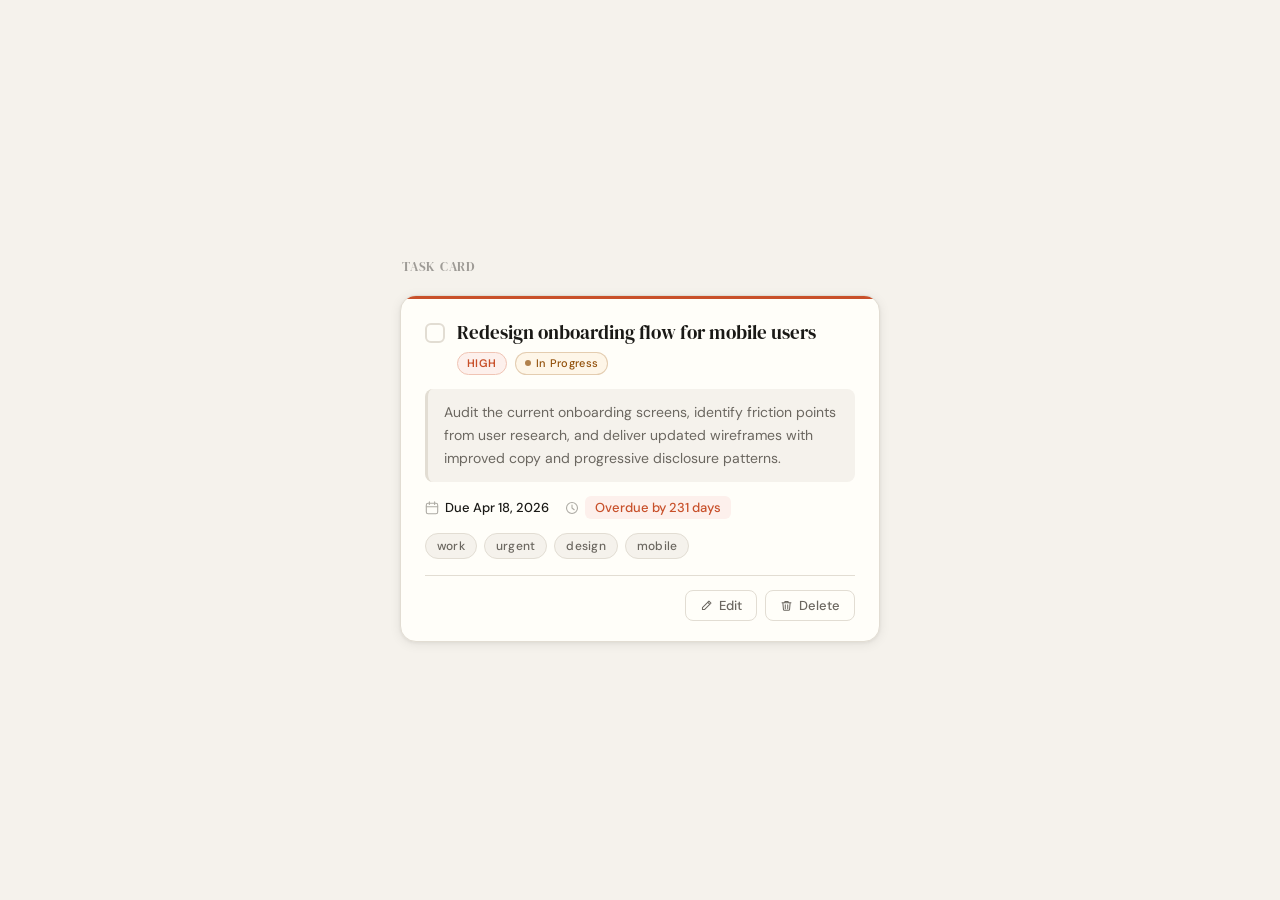
==== index.html @ 77eca1c5 "Rename Index.html to index.html" ====
<!DOCTYPE html>
<html lang="en">
<head>
<meta charset="UTF-8" />
<meta name="viewport" content="width=device-width, initial-scale=1.0" />
<title>Todo Card — Frontend Wizards Stage 0</title>
<link rel="preconnect" href="https://fonts.googleapis.com" />
<link rel="preconnect" href="https://fonts.gstatic.com" crossorigin />
<link href="https://fonts.googleapis.com/css2?family=DM+Serif+Display:ital@0;1&family=DM+Sans:wght@300;400;500;600&display=swap" rel="stylesheet" />
<link rel="stylesheet" href="style.css">
</head>
<body>

<div class="page-wrapper">
  <p class="page-label">Task Card</p>

  <article data-testid="test-todo-card" id="todo-card">

    <div class="card-header">
      <div class="checkbox-wrapper">
        <label for="todo-toggle" class="sr-only" style="position:absolute;width:1px;height:1px;overflow:hidden;clip:rect(0,0,0,0);">Mark task as complete</label>
        <input
          type="checkbox"
          id="todo-toggle"
          data-testid="test-todo-complete-toggle"
          aria-label="Mark task as complete"
          onchange="handleToggle(this)"
        />
      </div>

      <div class="title-group">
        <h2 data-testid="test-todo-title" id="todo-title">Redesign onboarding flow for mobile users</h2>
        <div class="badges-row">
          <span
            class="badge priority-high"
            data-testid="test-todo-priority"
            aria-label="Priority: High"
          >High</span>
          <span
            class="badge status-in-progress"
            data-testid="test-todo-status"
            id="status-badge"
            aria-label="Status: In Progress"
          >In Progress</span>
        </div>
      </div>
    </div>

    <p data-testid="test-todo-description" id="todo-description">
      Audit the current onboarding screens, identify friction points from user research, and deliver updated wireframes with improved copy and progressive disclosure patterns.
    </p>

    <div class="date-row">
      <div class="date-item">
        <svg class="date-icon" viewBox="0 0 16 16" fill="none" xmlns="http://www.w3.org/2000/svg" aria-hidden="true">
          <rect x="1.5" y="2.5" width="13" height="12" rx="2" stroke="currentColor" stroke-width="1.25"/>
          <path d="M5 1v3M11 1v3M1.5 6.5h13" stroke="currentColor" stroke-width="1.25" stroke-linecap="round"/>
        </svg>
        <time data-testid="test-todo-due-date" id="due-date-text" datetime="2026-04-18T18:00:00Z">
          Due Apr 18, 2026
        </time>
      </div>
      <div class="date-item">
        <svg class="date-icon" viewBox="0 0 16 16" fill="none" xmlns="http://www.w3.org/2000/svg" aria-hidden="true">
          <circle cx="8" cy="8" r="6.25" stroke="currentColor" stroke-width="1.25"/>
          <path d="M8 4.5V8l2.5 2" stroke="currentColor" stroke-width="1.25" stroke-linecap="round" stroke-linejoin="round"/>
        </svg>
        <span
          data-testid="test-todo-time-remaining"
          id="time-remaining"
          aria-live="polite"
          aria-label="Time remaining"
          class="due-later"
        ></span>
      </div>
    </div>

    <ul data-testid="test-todo-tags" role="list" aria-label="Tags">
      <li data-testid="test-todo-tag-work">work</li>
      <li data-testid="test-todo-tag-urgent">urgent</li>
      <li>design</li>
      <li>mobile</li>
    </ul>

    <div class="card-footer">
      <button
        data-testid="test-todo-edit-button"
        class="action-btn"
        id="edit-btn"
        aria-label="Edit task"
        onclick="handleEdit()"
      >
        <svg viewBox="0 0 16 16" fill="none" xmlns="http://www.w3.org/2000/svg" aria-hidden="true">
          <path d="M11 2.5l2.5 2.5-8 8H3V10.5l8-8z" stroke="currentColor" stroke-width="1.25" stroke-linejoin="round"/>
          <path d="M9.5 4l2 2" stroke="currentColor" stroke-width="1.25" stroke-linecap="round"/>
        </svg>
        Edit
      </button>
      <button
        data-testid="test-todo-delete-button"
        class="action-btn delete"
        aria-label="Delete task"
        onclick="alert('Delete clicked')"
      >
        <svg viewBox="0 0 16 16" fill="none" xmlns="http://www.w3.org/2000/svg" aria-hidden="true">
          <path d="M2.5 4.5h11M6 4.5V3h4v1.5M6.5 7v5M9.5 7v5M3.5 4.5l.75 8.5a1 1 0 001 .75h5.5a1 1 0 001-.75l.75-8.5" stroke="currentColor" stroke-width="1.25" stroke-linecap="round" stroke-linejoin="round"/>
        </svg>
        Delete
      </button>
    </div>

  </article>
</div>

<script src="script.js" defer></script>
</body>
</html>
---- style.css ----
*, *::before, *::after { box-sizing: border-box; margin: 0; padding: 0; }

  :root {
    --bg: #f5f2ec;
    --card-bg: #fffef9;
    --card-border: #e2ddd3;
    --text-primary: #1a1916;
    --text-secondary: #6b6760;
    --text-muted: #9e9b96;
    --accent: #c8502a;
    --accent-light: #fdf0ec;
    --accent-border: #f0c4b4;
    --green: #2d6a4f;
    --green-light: #eef7f2;
    --amber: #92500a;
    --amber-light: #fef6e8;
    --blue: #1a4f7a;
    --blue-light: #ebf3fb;
    --serif: 'DM Serif Display', Georgia, serif;
    --sans: 'DM Sans', system-ui, sans-serif;
    --radius: 16px;
    --radius-sm: 8px;
    --shadow: 0 2px 12px rgba(30,26,20,0.08), 0 1px 3px rgba(30,26,20,0.06);
    --shadow-hover: 0 8px 28px rgba(30,26,20,0.13), 0 2px 8px rgba(30,26,20,0.08);
  }

  @media (prefers-color-scheme: dark) {
    :root {
      --bg: #1a1916;
      --card-bg: #232119;
      --card-border: #3a3730;
      --text-primary: #f0ece4;
      --text-secondary: #a09c94;
      --text-muted: #706d67;
      --accent: #e8714e;
      --accent-light: #2d1f18;
      --accent-border: #5a2e1e;
      --green: #6abf91;
      --green-light: #152519;
      --amber: #e8a040;
      --amber-light: #261b0e;
      --blue: #6aaee8;
      --blue-light: #0f1e2d;
    }
  }

  body {
    font-family: var(--sans);
    background: var(--bg);
    min-height: 100vh;
    display: flex;
    align-items: center;
    justify-content: center;
    padding: 2rem 1rem;
    color: var(--text-primary);
  }

  .page-wrapper {
    width: 100%;
    max-width: 480px;
  }

  .page-label {
    font-family: var(--serif);
    font-size: 13px;
    letter-spacing: 0.06em;
    color: var(--text-muted);
    text-transform: uppercase;
    margin-bottom: 1.25rem;
    padding-left: 2px;
  }

  /* ── Card ── */
  article[data-testid="test-todo-card"] {
    background: var(--card-bg);
    border: 1px solid var(--card-border);
    border-radius: var(--radius);
    padding: 1.5rem 1.5rem 1.25rem;
    box-shadow: var(--shadow);
    transition: box-shadow 0.25s ease, transform 0.25s ease;
    position: relative;
    overflow: hidden;
  }

  article[data-testid="test-todo-card"]:hover {
    box-shadow: var(--shadow-hover);
    transform: translateY(-1px);
  }

  article[data-testid="test-todo-card"].completed {
    opacity: 0.72;
  }

  /* accent stripe */
  article[data-testid="test-todo-card"]::before {
    content: '';
    position: absolute;
    top: 0; left: 0; right: 0;
    height: 3px;
    background: var(--accent);
    border-radius: var(--radius) var(--radius) 0 0;
    transition: background 0.3s;
  }

  article[data-testid="test-todo-card"].completed::before {
    background: var(--green);
  }

  /* ── Header row ── */
  .card-header {
    display: flex;
    align-items: flex-start;
    gap: 12px;
    margin-bottom: 0.875rem;
  }

  /* Checkbox */
  .checkbox-wrapper {
    flex-shrink: 0;
    display: flex;
    align-items: center;
    margin-top: 3px;
  }

  input[type="checkbox"][data-testid="test-todo-complete-toggle"] {
    appearance: none;
    -webkit-appearance: none;
    width: 20px;
    height: 20px;
    border: 2px solid var(--card-border);
    border-radius: 6px;
    cursor: pointer;
    background: transparent;
    display: grid;
    place-content: center;
    transition: border-color 0.2s, background 0.2s;
    flex-shrink: 0;
  }

  input[type="checkbox"][data-testid="test-todo-complete-toggle"]:focus-visible {
    outline: 2px solid var(--accent);
    outline-offset: 2px;
  }

  input[type="checkbox"][data-testid="test-todo-complete-toggle"]:hover {
    border-color: var(--accent);
  }

  input[type="checkbox"][data-testid="test-todo-complete-toggle"]::after {
    content: '';
    width: 10px;
    height: 6px;
    border-left: 2px solid #fff;
    border-bottom: 2px solid #fff;
    transform: rotate(-45deg) scale(0) translateY(-1px);
    transition: transform 0.15s ease;
  }

  input[type="checkbox"][data-testid="test-todo-complete-toggle"]:checked {
    background: var(--green);
    border-color: var(--green);
  }

  input[type="checkbox"][data-testid="test-todo-complete-toggle"]:checked::after {
    transform: rotate(-45deg) scale(1) translateY(-1px);
  }

  .title-group { flex: 1; min-width: 0; }

  h2[data-testid="test-todo-title"] {
    font-family: var(--serif);
    font-size: 1.2rem;
    font-weight: 400;
    line-height: 1.35;
    color: var(--text-primary);
    transition: color 0.2s;
    word-break: break-word;
    border-radius: var(--radius-sm);
    padding: 4px;
    margin: -4px;
  }

  h2[data-testid="test-todo-title"]:focus {
    outline: 2px solid var(--accent);
    outline-offset: 2px;
  }

  .completed h2[data-testid="test-todo-title"] {
    text-decoration: line-through;
    color: var(--text-muted);
  }

  /* ── Badges row ── */
  .badges-row {
    display: flex;
    align-items: center;
    gap: 8px;
    margin-top: 6px;
    flex-wrap: wrap;
  }

  .badge {
    font-size: 11px;
    font-weight: 600;
    letter-spacing: 0.04em;
    padding: 3px 9px;
    border-radius: 20px;
    text-transform: uppercase;
    line-height: 1.4;
  }

  [data-testid="test-todo-priority"].priority-high {
    background: var(--accent-light);
    color: var(--accent);
    border: 1px solid var(--accent-border);
  }

  [data-testid="test-todo-priority"].priority-medium {
    background: var(--amber-light);
    color: var(--amber);
    border: 1px solid color-mix(in srgb, var(--amber) 25%, transparent);
  }

  [data-testid="test-todo-priority"].priority-low {
    background: var(--blue-light);
    color: var(--blue);
    border: 1px solid color-mix(in srgb, var(--blue) 20%, transparent);
  }

  [data-testid="test-todo-status"] {
    font-size: 11px;
    font-weight: 500;
    letter-spacing: 0.03em;
    padding: 3px 9px;
    border-radius: 20px;
    border: 1px solid var(--card-border);
    color: var(--text-secondary);
    background: transparent;
    display: flex;
    align-items: center;
    gap: 5px;
    text-transform: capitalize;
  }

  [data-testid="test-todo-status"]::before {
    content: '';
    width: 6px;
    height: 6px;
    border-radius: 50%;
    background: currentColor;
    flex-shrink: 0;
    opacity: 0.7;
  }

  [data-testid="test-todo-status"].status-done {
    color: var(--green);
    border-color: color-mix(in srgb, var(--green) 30%, transparent);
    background: var(--green-light);
  }

  [data-testid="test-todo-status"].status-in-progress {
    color: var(--amber);
    border-color: color-mix(in srgb, var(--amber) 25%, transparent);
    background: var(--amber-light);
  }

  /* ── Description ── */
  p[data-testid="test-todo-description"] {
    font-size: 0.875rem;
    line-height: 1.65;
    color: var(--text-secondary);
    margin: 0.875rem 0;
    padding: 0.75rem 1rem;
    background: var(--bg);
    border-radius: var(--radius-sm);
    border-left: 3px solid var(--card-border);
    word-break: break-word;
    transition: border-color 0.3s;
    border-radius: var(--radius-sm);
  }

  p[data-testid="test-todo-description"]:focus {
    outline: 2px solid var(--accent);
    outline-offset: 2px;
  }

  .completed p[data-testid="test-todo-description"] {
    border-left-color: var(--green);
  }

  /* ── Due date / time ── */
  .date-row {
    display: flex;
    align-items: center;
    gap: 16px;
    margin-bottom: 0.875rem;
    flex-wrap: wrap;
  }

  .date-item {
    display: flex;
    align-items: center;
    gap: 6px;
    font-size: 0.8125rem;
    color: var(--text-secondary);
  }

  .date-icon {
    width: 14px;
    height: 14px;
    opacity: 0.55;
    flex-shrink: 0;
  }

  time[data-testid="test-todo-due-date"] {
    font-weight: 500;
    color: var(--text-primary);
  }

  [data-testid="test-todo-time-remaining"] {
    font-size: 0.8125rem;
    font-weight: 500;
    padding: 3px 10px;
    border-radius: 6px;
    transition: background 0.3s, color 0.3s;
  }

  [data-testid="test-todo-time-remaining"].overdue {
    background: var(--accent-light);
    color: var(--accent);
  }

  [data-testid="test-todo-time-remaining"].due-soon {
    background: var(--amber-light);
    color: var(--amber);
  }

  [data-testid="test-todo-time-remaining"].due-later {
    background: var(--green-light);
    color: var(--green);
  }

  /* ── Tags ── */
  ul[data-testid="test-todo-tags"] {
    list-style: none;
    display: flex;
    flex-wrap: wrap;
    gap: 7px;
    margin-bottom: 1rem;
  }

  ul[data-testid="test-todo-tags"] li {
    font-size: 0.75rem;
    font-weight: 500;
    padding: 4px 11px;
    border-radius: 20px;
    background: var(--bg);
    border: 1px solid var(--card-border);
    color: var(--text-secondary);
    letter-spacing: 0.02em;
    transition: border-color 0.15s, color 0.15s;
  }

  ul[data-testid="test-todo-tags"] li:hover {
    border-color: var(--accent);
    color: var(--accent);
  }

  /* ── Actions ── */
  .card-footer {
    display: flex;
    align-items: center;
    justify-content: flex-end;
    gap: 8px;
    padding-top: 0.875rem;
    border-top: 1px solid var(--card-border);
  }

  .action-btn {
    display: inline-flex;
    align-items: center;
    gap: 6px;
    font-family: var(--sans);
    font-size: 0.8125rem;
    font-weight: 500;
    padding: 6px 14px;
    border-radius: var(--radius-sm);
    border: 1px solid var(--card-border);
    background: transparent;
    color: var(--text-secondary);
    cursor: pointer;
    transition: all 0.15s ease;
    text-decoration: none;
  }

  .action-btn:hover {
    border-color: var(--accent);
    color: var(--accent);
    background: var(--accent-light);
  }

  .action-btn:focus-visible {
    outline: 2px solid var(--accent);
    outline-offset: 2px;
  }

  .action-btn:active {
    transform: scale(0.97);
  }

  .action-btn.delete:hover {
    border-color: #c0392b;
    color: #c0392b;
    background: #fdf2f2;
  }

  .action-btn svg {
    width: 13px;
    height: 13px;
    flex-shrink: 0;
  }

  /* ── Responsive ── */
  @media (max-width: 480px) {
    body { padding: 1rem 0.75rem; align-items: flex-start; }
    .page-wrapper { max-width: 100%; }
    article[data-testid="test-todo-card"] { padding: 1.25rem 1.125rem 1rem; }
    h2[data-testid="test-todo-title"] { font-size: 1.1rem; }
  }
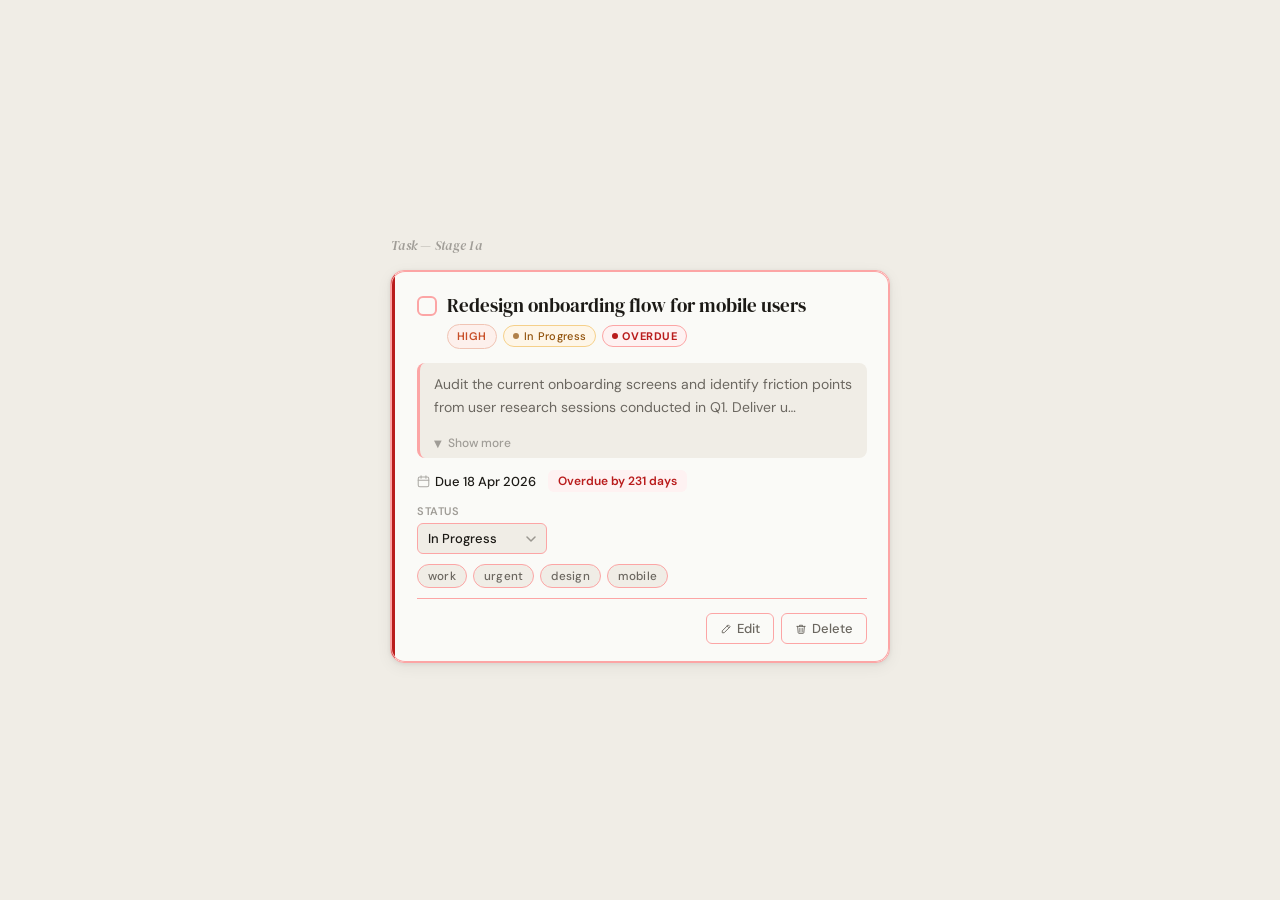
==== commit 24804853: "Stage 1a: Add permanent deletion, update README with design decisions and accessibility docs" ====
--- a/index.html
+++ b/index.html
@@ -3,115 +3,130 @@
 <head>
 <meta charset="UTF-8" />
 <meta name="viewport" content="width=device-width, initial-scale=1.0" />
-<title>Todo Card — Frontend Wizards Stage 0</title>
+<title>Todo Card — Stage 1a</title>
 <link rel="preconnect" href="https://fonts.googleapis.com" />
 <link rel="preconnect" href="https://fonts.gstatic.com" crossorigin />
-<link href="https://fonts.googleapis.com/css2?family=DM+Serif+Display:ital@0;1&family=DM+Sans:wght@300;400;500;600&display=swap" rel="stylesheet" />
-<link rel="stylesheet" href="style.css">
+<link href="https://fonts.googleapis.com/css2?family=DM+Serif+Display:ital@0;1&family=DM+Sans:opsz,wght@9..40,300;9..40,400;9..40,500;9..40,600&display=swap" rel="stylesheet" />
+<link rel="stylesheet" href="style.css" />
 </head>
 <body>
+<div class="page">
+  <p class="eyebrow">Task — Stage 1a</p>
 
-<div class="page-wrapper">
-  <p class="page-label">Task Card</p>
+  <article data-testid="test-todo-card" id="todo-card" class="priority-high">
 
-  <article data-testid="test-todo-card" id="todo-card">
+    <div data-testid="test-todo-priority-indicator" aria-hidden="true"></div>
 
-    <div class="card-header">
-      <div class="checkbox-wrapper">
-        <label for="todo-toggle" class="sr-only" style="position:absolute;width:1px;height:1px;overflow:hidden;clip:rect(0,0,0,0);">Mark task as complete</label>
-        <input
-          type="checkbox"
-          id="todo-toggle"
-          data-testid="test-todo-complete-toggle"
-          aria-label="Mark task as complete"
-          onchange="handleToggle(this)"
-        />
+    <!-- VIEW MODE -->
+    <div class="card-inner" id="view-mode">
+
+      <div class="card-head">
+        <div class="cb-wrap">
+          <label for="todo-cb" style="position:absolute;width:1px;height:1px;overflow:hidden;clip:rect(0,0,0,0)">Mark complete</label>
+          <input type="checkbox" id="todo-cb" data-testid="test-todo-complete-toggle" aria-label="Mark task as complete" />
+        </div>
+
+        <div class="title-stack">
+          <h2 data-testid="test-todo-title" id="todo-title">Redesign onboarding flow for mobile users</h2>
+          <div class="badges">
+            <span data-testid="test-todo-priority" id="priority-badge" class="badge priority-high" aria-label="Priority: High">High</span>
+            <span data-testid="test-todo-status"   id="status-badge"   class="s-in-progress" aria-label="Status: In Progress">In Progress</span>
+            <span data-testid="test-todo-overdue-indicator" id="overdue-badge" aria-live="assertive">Overdue</span>
+          </div>
+        </div>
       </div>
 
-      <div class="title-group">
-        <h2 data-testid="test-todo-title" id="todo-title">Redesign onboarding flow for mobile users</h2>
-        <div class="badges-row">
-          <span
-            class="badge priority-high"
-            data-testid="test-todo-priority"
-            aria-label="Priority: High"
-          >High</span>
-          <span
-            class="badge status-in-progress"
-            data-testid="test-todo-status"
-            id="status-badge"
-            aria-label="Status: In Progress"
-          >In Progress</span>
+      <!-- Description (short shown inline; long in collapsible) -->
+      <div class="desc-wrap" id="desc-wrap">
+        <!-- filled by JS -->
+      </div>
+
+      <!-- Meta row -->
+      <div class="meta-row">
+        <div class="meta-item">
+          <svg class="meta-icon" viewBox="0 0 16 16" fill="none" aria-hidden="true">
+            <rect x="1.5" y="2.5" width="13" height="12" rx="2" stroke="currentColor" stroke-width="1.25"/>
+            <path d="M5 1v3M11 1v3M1.5 6.5h13" stroke="currentColor" stroke-width="1.25" stroke-linecap="round"/>
+          </svg>
+          <time data-testid="test-todo-due-date" id="due-date-el" datetime="">—</time>
         </div>
+        <span data-testid="test-todo-time-remaining" id="time-remaining" aria-live="polite" class="tr-later"></span>
+      </div>
+
+      <!-- Status control -->
+      <div class="status-control-wrap">
+        <label class="ctrl-label" for="status-select">Status</label>
+        <select data-testid="test-todo-status-control" id="status-select" aria-label="Change task status">
+          <option value="Pending">Pending</option>
+          <option value="In Progress" selected>In Progress</option>
+          <option value="Done">Done</option>
+        </select>
+      </div>
+
+      <!-- Tags -->
+      <ul data-testid="test-todo-tags" role="list" aria-label="Tags">
+        <li data-testid="test-todo-tag-work">work</li>
+        <li data-testid="test-todo-tag-urgent">urgent</li>
+        <li>design</li>
+        <li>mobile</li>
+      </ul>
+
+      <!-- Footer actions -->
+      <div class="card-foot">
+        <button data-testid="test-todo-edit-button" class="btn" id="edit-btn" aria-label="Edit task" onclick="openEdit()">
+          <svg viewBox="0 0 16 16" fill="none" aria-hidden="true">
+            <path d="M11 2.5l2.5 2.5-8 8H3V10.5l8-8z" stroke="currentColor" stroke-width="1.25" stroke-linejoin="round"/>
+            <path d="M9.5 4l2 2" stroke="currentColor" stroke-width="1.25" stroke-linecap="round"/>
+          </svg>
+          Edit
+        </button>
+        <button data-testid="test-todo-delete-button" class="btn btn-delete" aria-label="Delete task" onclick="deleteTodo()">
+          <svg viewBox="0 0 16 16" fill="none" aria-hidden="true">
+            <path d="M2.5 4.5h11M6 4.5V3h4v1.5M6.5 7v5M9.5 7v5M3.5 4.5l.75 8.5a1 1 0 001 .75h5.5a1 1 0 001-.75l.75-8.5" stroke="currentColor" stroke-width="1.25" stroke-linecap="round" stroke-linejoin="round"/>
+          </svg>
+          Delete
+        </button>
       </div>
     </div>
 
-    <p data-testid="test-todo-description" id="todo-description">
-      Audit the current onboarding screens, identify friction points from user research, and deliver updated wireframes with improved copy and progressive disclosure patterns.
-    </p>
+    <!-- EDIT MODE FORM -->
+    <form data-testid="test-todo-edit-form" id="edit-form" aria-label="Edit task" onsubmit="return false;">
 
-    <div class="date-row">
-      <div class="date-item">
-        <svg class="date-icon" viewBox="0 0 16 16" fill="none" xmlns="http://www.w3.org/2000/svg" aria-hidden="true">
-          <rect x="1.5" y="2.5" width="13" height="12" rx="2" stroke="currentColor" stroke-width="1.25"/>
-          <path d="M5 1v3M11 1v3M1.5 6.5h13" stroke="currentColor" stroke-width="1.25" stroke-linecap="round"/>
-        </svg>
-        <time data-testid="test-todo-due-date" id="due-date-text" datetime="2026-04-18T18:00:00Z">
-          Due Apr 18, 2026
-        </time>
+      <div class="form-field">
+        <label for="edit-title">Title</label>
+        <input data-testid="test-todo-edit-title-input" id="edit-title" type="text" autocomplete="off" />
       </div>
-      <div class="date-item">
-        <svg class="date-icon" viewBox="0 0 16 16" fill="none" xmlns="http://www.w3.org/2000/svg" aria-hidden="true">
-          <circle cx="8" cy="8" r="6.25" stroke="currentColor" stroke-width="1.25"/>
-          <path d="M8 4.5V8l2.5 2" stroke="currentColor" stroke-width="1.25" stroke-linecap="round" stroke-linejoin="round"/>
-        </svg>
-        <span
-          data-testid="test-todo-time-remaining"
-          id="time-remaining"
-          aria-live="polite"
-          aria-label="Time remaining"
-          class="due-later"
-        ></span>
+
+      <div class="form-field">
+        <label for="edit-desc">Description</label>
+        <textarea data-testid="test-todo-edit-description-input" id="edit-desc"></textarea>
       </div>
-    </div>
 
-    <ul data-testid="test-todo-tags" role="list" aria-label="Tags">
-      <li data-testid="test-todo-tag-work">work</li>
-      <li data-testid="test-todo-tag-urgent">urgent</li>
-      <li>design</li>
-      <li>mobile</li>
-    </ul>
+      <div class="form-row">
+        <div class="form-field">
+          <label for="edit-priority">Priority</label>
+          <select data-testid="test-todo-edit-priority-select" id="edit-priority">
+            <option value="Low">Low</option>
+            <option value="Medium">Medium</option>
+            <option value="High" selected>High</option>
+          </select>
+        </div>
+        <div class="form-field">
+          <label for="edit-due">Due Date</label>
+          <input data-testid="test-todo-edit-due-date-input" id="edit-due" type="datetime-local" />
+        </div>
+      </div>
 
-    <div class="card-footer">
-      <button
-        data-testid="test-todo-edit-button"
-        class="action-btn"
-        id="edit-btn"
-        aria-label="Edit task"
-        onclick="handleEdit()"
-      >
-        <svg viewBox="0 0 16 16" fill="none" xmlns="http://www.w3.org/2000/svg" aria-hidden="true">
-          <path d="M11 2.5l2.5 2.5-8 8H3V10.5l8-8z" stroke="currentColor" stroke-width="1.25" stroke-linejoin="round"/>
-          <path d="M9.5 4l2 2" stroke="currentColor" stroke-width="1.25" stroke-linecap="round"/>
-        </svg>
-        Edit
-      </button>
-      <button
-        data-testid="test-todo-delete-button"
-        class="action-btn delete"
-        aria-label="Delete task"
-        onclick="alert('Delete clicked')"
-      >
-        <svg viewBox="0 0 16 16" fill="none" xmlns="http://www.w3.org/2000/svg" aria-hidden="true">
-          <path d="M2.5 4.5h11M6 4.5V3h4v1.5M6.5 7v5M9.5 7v5M3.5 4.5l.75 8.5a1 1 0 001 .75h5.5a1 1 0 001-.75l.75-8.5" stroke="currentColor" stroke-width="1.25" stroke-linecap="round" stroke-linejoin="round"/>
-        </svg>
-        Delete
-      </button>
-    </div>
+      <div class="form-actions">
+        <button data-testid="test-todo-cancel-button" type="button" class="btn" onclick="closeEdit(false)" aria-label="Cancel editing">Cancel</button>
+        <button data-testid="test-todo-save-button"   type="button" class="btn btn-save" onclick="closeEdit(true)" aria-label="Save changes">Save</button>
+      </div>
+
+    </form>
 
   </article>
 </div>
 
-<script src="script.js" defer></script>
+<script src="script.js"></script>
 </body>
-</html>
+</html>
--- a/style.css
+++ b/style.css
@@ -1,429 +1,474 @@
- *, *::before, *::after { box-sizing: border-box; margin: 0; padding: 0; }
-
+*, *::before, *::after { box-sizing: border-box; margin: 0; padding: 0; }
+
+:root {
+  --bg: #f0ede6;
+  --card: #fafaf7;
+  --card-border: #e0dbd0;
+  --txt: #1c1a16;
+  --txt-2: #6b6760;
+  --txt-3: #a09d97;
+  --accent: #c84f28;
+  --accent-bg: #fdf0ec;
+  --accent-bd: #f0c4b4;
+  --green: #2d6a4f;
+  --green-bg: #eef7f2;
+  --green-bd: #b7dfc9;
+  --amber: #905008;
+  --amber-bg: #fef6e8;
+  --amber-bd: #f5d08a;
+  --blue: #1a4f7a;
+  --blue-bg: #ebf3fb;
+  --blue-bd: #aecde8;
+  --red: #b91c1c;
+  --red-bg: #fef2f2;
+  --red-bd: #fca5a5;
+  --serif: 'DM Serif Display', Georgia, serif;
+  --sans: 'DM Sans', system-ui, sans-serif;
+  --r: 14px;
+  --r-sm: 8px;
+  --r-xs: 6px;
+  --shadow: 0 1px 4px rgba(20,15,5,.07), 0 4px 16px rgba(20,15,5,.06);
+}
+
+@media (prefers-color-scheme: dark) {
   :root {
-    --bg: #f5f2ec;
-    --card-bg: #fffef9;
-    --card-border: #e2ddd3;
-    --text-primary: #1a1916;
-    --text-secondary: #6b6760;
-    --text-muted: #9e9b96;
-    --accent: #c8502a;
-    --accent-light: #fdf0ec;
-    --accent-border: #f0c4b4;
-    --green: #2d6a4f;
-    --green-light: #eef7f2;
-    --amber: #92500a;
-    --amber-light: #fef6e8;
-    --blue: #1a4f7a;
-    --blue-light: #ebf3fb;
-    --serif: 'DM Serif Display', Georgia, serif;
-    --sans: 'DM Sans', system-ui, sans-serif;
-    --radius: 16px;
-    --radius-sm: 8px;
-    --shadow: 0 2px 12px rgba(30,26,20,0.08), 0 1px 3px rgba(30,26,20,0.06);
-    --shadow-hover: 0 8px 28px rgba(30,26,20,0.13), 0 2px 8px rgba(30,26,20,0.08);
+    --bg: #181612;
+    --card: #211f1b;
+    --card-border: #38352c;
+    --txt: #edeae2;
+    --txt-2: #9a9790;
+    --txt-3: #6a6760;
+    --accent: #e87050;
+    --accent-bg: #2d1c14;
+    --accent-bd: #5c2e1e;
+    --green: #5fba8a;
+    --green-bg: #142419;
+    --green-bd: #1f4d35;
+    --amber: #e8a040;
+    --amber-bg: #221808;
+    --amber-bd: #5a3d10;
+    --blue: #60a8e0;
+    --blue-bg: #0d1e2e;
+    --blue-bd: #1a3d5c;
+    --red: #f87171;
+    --red-bg: #2d1010;
+    --red-bd: #7f1d1d;
+    --shadow: 0 1px 4px rgba(0,0,0,.3), 0 4px 16px rgba(0,0,0,.25);
   }
-
-  @media (prefers-color-scheme: dark) {
-    :root {
-      --bg: #1a1916;
-      --card-bg: #232119;
-      --card-border: #3a3730;
-      --text-primary: #f0ece4;
-      --text-secondary: #a09c94;
-      --text-muted: #706d67;
-      --accent: #e8714e;
-      --accent-light: #2d1f18;
-      --accent-border: #5a2e1e;
-      --green: #6abf91;
-      --green-light: #152519;
-      --amber: #e8a040;
-      --amber-light: #261b0e;
-      --blue: #6aaee8;
-      --blue-light: #0f1e2d;
-    }
-  }
-
-  body {
-    font-family: var(--sans);
-    background: var(--bg);
-    min-height: 100vh;
-    display: flex;
-    align-items: center;
-    justify-content: center;
-    padding: 2rem 1rem;
-    color: var(--text-primary);
-  }
-
-  .page-wrapper {
-    width: 100%;
-    max-width: 480px;
-  }
-
-  .page-label {
-    font-family: var(--serif);
-    font-size: 13px;
-    letter-spacing: 0.06em;
-    color: var(--text-muted);
-    text-transform: uppercase;
-    margin-bottom: 1.25rem;
-    padding-left: 2px;
-  }
-
-  /* ── Card ── */
-  article[data-testid="test-todo-card"] {
-    background: var(--card-bg);
-    border: 1px solid var(--card-border);
-    border-radius: var(--radius);
-    padding: 1.5rem 1.5rem 1.25rem;
-    box-shadow: var(--shadow);
-    transition: box-shadow 0.25s ease, transform 0.25s ease;
-    position: relative;
-    overflow: hidden;
-  }
-
-  article[data-testid="test-todo-card"]:hover {
-    box-shadow: var(--shadow-hover);
-    transform: translateY(-1px);
-  }
-
-  article[data-testid="test-todo-card"].completed {
-    opacity: 0.72;
-  }
-
-  /* accent stripe */
-  article[data-testid="test-todo-card"]::before {
-    content: '';
-    position: absolute;
-    top: 0; left: 0; right: 0;
-    height: 3px;
-    background: var(--accent);
-    border-radius: var(--radius) var(--radius) 0 0;
-    transition: background 0.3s;
-  }
-
-  article[data-testid="test-todo-card"].completed::before {
-    background: var(--green);
-  }
-
-  /* ── Header row ── */
-  .card-header {
-    display: flex;
-    align-items: flex-start;
-    gap: 12px;
-    margin-bottom: 0.875rem;
-  }
-
-  /* Checkbox */
-  .checkbox-wrapper {
-    flex-shrink: 0;
-    display: flex;
-    align-items: center;
-    margin-top: 3px;
-  }
-
-  input[type="checkbox"][data-testid="test-todo-complete-toggle"] {
-    appearance: none;
-    -webkit-appearance: none;
-    width: 20px;
-    height: 20px;
-    border: 2px solid var(--card-border);
-    border-radius: 6px;
-    cursor: pointer;
-    background: transparent;
-    display: grid;
-    place-content: center;
-    transition: border-color 0.2s, background 0.2s;
-    flex-shrink: 0;
-  }
-
-  input[type="checkbox"][data-testid="test-todo-complete-toggle"]:focus-visible {
-    outline: 2px solid var(--accent);
-    outline-offset: 2px;
-  }
-
-  input[type="checkbox"][data-testid="test-todo-complete-toggle"]:hover {
-    border-color: var(--accent);
-  }
-
-  input[type="checkbox"][data-testid="test-todo-complete-toggle"]::after {
-    content: '';
-    width: 10px;
-    height: 6px;
-    border-left: 2px solid #fff;
-    border-bottom: 2px solid #fff;
-    transform: rotate(-45deg) scale(0) translateY(-1px);
-    transition: transform 0.15s ease;
-  }
-
-  input[type="checkbox"][data-testid="test-todo-complete-toggle"]:checked {
-    background: var(--green);
-    border-color: var(--green);
-  }
-
-  input[type="checkbox"][data-testid="test-todo-complete-toggle"]:checked::after {
-    transform: rotate(-45deg) scale(1) translateY(-1px);
-  }
-
-  .title-group { flex: 1; min-width: 0; }
-
-  h2[data-testid="test-todo-title"] {
-    font-family: var(--serif);
-    font-size: 1.2rem;
-    font-weight: 400;
-    line-height: 1.35;
-    color: var(--text-primary);
-    transition: color 0.2s;
-    word-break: break-word;
-    border-radius: var(--radius-sm);
-    padding: 4px;
-    margin: -4px;
-  }
-
-  h2[data-testid="test-todo-title"]:focus {
-    outline: 2px solid var(--accent);
-    outline-offset: 2px;
-  }
-
-  .completed h2[data-testid="test-todo-title"] {
-    text-decoration: line-through;
-    color: var(--text-muted);
-  }
-
-  /* ── Badges row ── */
-  .badges-row {
-    display: flex;
-    align-items: center;
-    gap: 8px;
-    margin-top: 6px;
-    flex-wrap: wrap;
-  }
-
-  .badge {
-    font-size: 11px;
-    font-weight: 600;
-    letter-spacing: 0.04em;
-    padding: 3px 9px;
-    border-radius: 20px;
-    text-transform: uppercase;
-    line-height: 1.4;
-  }
-
-  [data-testid="test-todo-priority"].priority-high {
-    background: var(--accent-light);
-    color: var(--accent);
-    border: 1px solid var(--accent-border);
-  }
-
-  [data-testid="test-todo-priority"].priority-medium {
-    background: var(--amber-light);
-    color: var(--amber);
-    border: 1px solid color-mix(in srgb, var(--amber) 25%, transparent);
-  }
-
-  [data-testid="test-todo-priority"].priority-low {
-    background: var(--blue-light);
-    color: var(--blue);
-    border: 1px solid color-mix(in srgb, var(--blue) 20%, transparent);
-  }
-
-  [data-testid="test-todo-status"] {
-    font-size: 11px;
-    font-weight: 500;
-    letter-spacing: 0.03em;
-    padding: 3px 9px;
-    border-radius: 20px;
-    border: 1px solid var(--card-border);
-    color: var(--text-secondary);
-    background: transparent;
-    display: flex;
-    align-items: center;
-    gap: 5px;
-    text-transform: capitalize;
-  }
-
-  [data-testid="test-todo-status"]::before {
-    content: '';
-    width: 6px;
-    height: 6px;
-    border-radius: 50%;
-    background: currentColor;
-    flex-shrink: 0;
-    opacity: 0.7;
-  }
-
-  [data-testid="test-todo-status"].status-done {
-    color: var(--green);
-    border-color: color-mix(in srgb, var(--green) 30%, transparent);
-    background: var(--green-light);
-  }
-
-  [data-testid="test-todo-status"].status-in-progress {
-    color: var(--amber);
-    border-color: color-mix(in srgb, var(--amber) 25%, transparent);
-    background: var(--amber-light);
-  }
-
-  /* ── Description ── */
-  p[data-testid="test-todo-description"] {
-    font-size: 0.875rem;
-    line-height: 1.65;
-    color: var(--text-secondary);
-    margin: 0.875rem 0;
-    padding: 0.75rem 1rem;
-    background: var(--bg);
-    border-radius: var(--radius-sm);
-    border-left: 3px solid var(--card-border);
-    word-break: break-word;
-    transition: border-color 0.3s;
-    border-radius: var(--radius-sm);
-  }
-
-  p[data-testid="test-todo-description"]:focus {
-    outline: 2px solid var(--accent);
-    outline-offset: 2px;
-  }
-
-  .completed p[data-testid="test-todo-description"] {
-    border-left-color: var(--green);
-  }
-
-  /* ── Due date / time ── */
-  .date-row {
-    display: flex;
-    align-items: center;
-    gap: 16px;
-    margin-bottom: 0.875rem;
-    flex-wrap: wrap;
-  }
-
-  .date-item {
-    display: flex;
-    align-items: center;
-    gap: 6px;
-    font-size: 0.8125rem;
-    color: var(--text-secondary);
-  }
-
-  .date-icon {
-    width: 14px;
-    height: 14px;
-    opacity: 0.55;
-    flex-shrink: 0;
-  }
-
-  time[data-testid="test-todo-due-date"] {
-    font-weight: 500;
-    color: var(--text-primary);
-  }
-
-  [data-testid="test-todo-time-remaining"] {
-    font-size: 0.8125rem;
-    font-weight: 500;
-    padding: 3px 10px;
-    border-radius: 6px;
-    transition: background 0.3s, color 0.3s;
-  }
-
-  [data-testid="test-todo-time-remaining"].overdue {
-    background: var(--accent-light);
-    color: var(--accent);
-  }
-
-  [data-testid="test-todo-time-remaining"].due-soon {
-    background: var(--amber-light);
-    color: var(--amber);
-  }
-
-  [data-testid="test-todo-time-remaining"].due-later {
-    background: var(--green-light);
-    color: var(--green);
-  }
-
-  /* ── Tags ── */
-  ul[data-testid="test-todo-tags"] {
-    list-style: none;
-    display: flex;
-    flex-wrap: wrap;
-    gap: 7px;
-    margin-bottom: 1rem;
-  }
-
-  ul[data-testid="test-todo-tags"] li {
-    font-size: 0.75rem;
-    font-weight: 500;
-    padding: 4px 11px;
-    border-radius: 20px;
-    background: var(--bg);
-    border: 1px solid var(--card-border);
-    color: var(--text-secondary);
-    letter-spacing: 0.02em;
-    transition: border-color 0.15s, color 0.15s;
-  }
-
-  ul[data-testid="test-todo-tags"] li:hover {
-    border-color: var(--accent);
-    color: var(--accent);
-  }
-
-  /* ── Actions ── */
-  .card-footer {
-    display: flex;
-    align-items: center;
-    justify-content: flex-end;
-    gap: 8px;
-    padding-top: 0.875rem;
-    border-top: 1px solid var(--card-border);
-  }
-
-  .action-btn {
-    display: inline-flex;
-    align-items: center;
-    gap: 6px;
-    font-family: var(--sans);
-    font-size: 0.8125rem;
-    font-weight: 500;
-    padding: 6px 14px;
-    border-radius: var(--radius-sm);
-    border: 1px solid var(--card-border);
-    background: transparent;
-    color: var(--text-secondary);
-    cursor: pointer;
-    transition: all 0.15s ease;
-    text-decoration: none;
-  }
-
-  .action-btn:hover {
-    border-color: var(--accent);
-    color: var(--accent);
-    background: var(--accent-light);
-  }
-
-  .action-btn:focus-visible {
-    outline: 2px solid var(--accent);
-    outline-offset: 2px;
-  }
-
-  .action-btn:active {
-    transform: scale(0.97);
-  }
-
-  .action-btn.delete:hover {
-    border-color: #c0392b;
-    color: #c0392b;
-    background: #fdf2f2;
-  }
-
-  .action-btn svg {
-    width: 13px;
-    height: 13px;
-    flex-shrink: 0;
-  }
-
-  /* ── Responsive ── */
-  @media (max-width: 480px) {
-    body { padding: 1rem 0.75rem; align-items: flex-start; }
-    .page-wrapper { max-width: 100%; }
-    article[data-testid="test-todo-card"] { padding: 1.25rem 1.125rem 1rem; }
-    h2[data-testid="test-todo-title"] { font-size: 1.1rem; }
-  }+}
+
+body {
+  font-family: var(--sans);
+  background: var(--bg);
+  min-height: 100vh;
+  display: flex;
+  align-items: center;
+  justify-content: center;
+  padding: 2rem 1rem;
+  color: var(--txt);
+}
+
+.page {
+  width: 100%;
+  max-width: 500px;
+}
+
+.eyebrow {
+  font-family: var(--serif);
+  font-style: italic;
+  font-size: 13px;
+  color: var(--txt-3);
+  margin-bottom: 1rem;
+  padding-left: 1px;
+  letter-spacing: .02em;
+}
+
+/* ─── CARD ─── */
+article[data-testid="test-todo-card"] {
+  background: var(--card);
+  border: 1px solid var(--card-border);
+  border-radius: var(--r);
+  box-shadow: var(--shadow);
+  overflow: hidden;
+  transition: box-shadow .25s;
+  position: relative;
+}
+
+/* Priority indicator — left border */
+[data-testid="test-todo-priority-indicator"] {
+  position: absolute;
+  top: 0; left: 0; bottom: 0;
+  width: 4px;
+  border-radius: var(--r) 0 0 var(--r);
+  transition: background .3s;
+}
+
+.priority-high [data-testid="test-todo-priority-indicator"]  { background: var(--accent); }
+.priority-medium [data-testid="test-todo-priority-indicator"]{ background: var(--amber); }
+.priority-low [data-testid="test-todo-priority-indicator"]   { background: var(--blue); }
+.status-done [data-testid="test-todo-priority-indicator"]    { background: var(--green); }
+.status-overdue [data-testid="test-todo-priority-indicator"] { background: var(--red); }
+
+.card-inner { padding: 1.375rem 1.375rem 1.125rem 1.625rem; }
+
+/* ─── HEADER ─── */
+.card-head {
+  display: flex;
+  align-items: flex-start;
+  gap: 10px;
+  margin-bottom: .875rem;
+}
+
+/* Checkbox */
+.cb-wrap { flex-shrink: 0; padding-top: 3px; }
+input[type="checkbox"][data-testid="test-todo-complete-toggle"] {
+  appearance: none;
+  -webkit-appearance: none;
+  width: 20px; height: 20px;
+  border: 2px solid var(--card-border);
+  border-radius: 6px;
+  cursor: pointer;
+  background: transparent;
+  display: grid;
+  place-content: center;
+  transition: border-color .2s, background .2s;
+  flex-shrink: 0;
+}
+input[type="checkbox"][data-testid="test-todo-complete-toggle"]::after {
+  content:'';
+  width: 10px; height: 6px;
+  border-left: 2.5px solid #fff;
+  border-bottom: 2.5px solid #fff;
+  transform: rotate(-45deg) scale(0) translateY(-1px);
+  transition: transform .15s;
+}
+input[type="checkbox"][data-testid="test-todo-complete-toggle"]:hover { border-color: var(--green); }
+input[type="checkbox"][data-testid="test-todo-complete-toggle"]:checked { background: var(--green); border-color: var(--green); }
+input[type="checkbox"][data-testid="test-todo-complete-toggle"]:checked::after { transform: rotate(-45deg) scale(1) translateY(-1px); }
+input[type="checkbox"][data-testid="test-todo-complete-toggle"]:focus-visible { outline: 2px solid var(--accent); outline-offset: 2px; }
+
+.title-stack { flex: 1; min-width: 0; }
+
+h2[data-testid="test-todo-title"] {
+  font-family: var(--serif);
+  font-weight: 400;
+  font-size: 1.175rem;
+  line-height: 1.35;
+  color: var(--txt);
+  transition: color .2s, text-decoration .2s;
+  word-break: break-word;
+}
+
+.status-done h2[data-testid="test-todo-title"] {
+  text-decoration: line-through;
+  color: var(--txt-3);
+}
+
+/* Badge row */
+.badges {
+  display: flex;
+  flex-wrap: wrap;
+  gap: 6px;
+  margin-top: 6px;
+  align-items: center;
+}
+
+.badge {
+  font-size: 11px;
+  font-weight: 600;
+  letter-spacing: .04em;
+  padding: 3px 9px;
+  border-radius: 20px;
+  text-transform: uppercase;
+  line-height: 1.5;
+  transition: background .3s, color .3s, border-color .3s;
+}
+
+[data-testid="test-todo-priority"].priority-high  { background:var(--accent-bg); color:var(--accent); border:1px solid var(--accent-bd); }
+[data-testid="test-todo-priority"].priority-medium{ background:var(--amber-bg);  color:var(--amber);  border:1px solid var(--amber-bd); }
+[data-testid="test-todo-priority"].priority-low   { background:var(--blue-bg);   color:var(--blue);   border:1px solid var(--blue-bd); }
+
+[data-testid="test-todo-status"] {
+  font-size: 11px;
+  font-weight: 500;
+  letter-spacing: .03em;
+  padding: 3px 9px;
+  border-radius: 20px;
+  border: 1px solid var(--card-border);
+  color: var(--txt-2);
+  display: inline-flex; align-items: center; gap: 5px;
+  text-transform: capitalize;
+  transition: all .25s;
+}
+[data-testid="test-todo-status"]::before {
+  content:'';
+  width: 6px; height: 6px;
+  border-radius: 50%;
+  background: currentColor;
+  opacity: .7;
+  flex-shrink: 0;
+}
+[data-testid="test-todo-status"].s-done       { color:var(--green); border-color:var(--green-bd); background:var(--green-bg); }
+[data-testid="test-todo-status"].s-in-progress{ color:var(--amber); border-color:var(--amber-bd); background:var(--amber-bg); }
+[data-testid="test-todo-status"].s-pending    { color:var(--blue);  border-color:var(--blue-bd);  background:var(--blue-bg); }
+
+/* Overdue indicator */
+[data-testid="test-todo-overdue-indicator"] {
+  font-size: 11px;
+  font-weight: 700;
+  letter-spacing: .05em;
+  padding: 3px 9px;
+  border-radius: 20px;
+  border: 1px solid var(--red-bd);
+  color: var(--red);
+  background: var(--red-bg);
+  text-transform: uppercase;
+  display: none;
+  animation: pulse 2s ease-in-out infinite;
+}
+[data-testid="test-todo-overdue-indicator"].visible { display: inline-flex; align-items: center; gap: 4px; }
+[data-testid="test-todo-overdue-indicator"]::before { content:''; width:6px; height:6px; border-radius:50%; background:currentColor; flex-shrink:0; }
+@keyframes pulse { 0%,100%{opacity:1} 50%{opacity:.65} }
+
+/* ─── DESCRIPTION + EXPAND ─── */
+.desc-wrap { margin: .75rem 0; }
+
+[data-testid="test-todo-collapsible-section"] {
+  overflow: hidden;
+  transition: max-height .35s cubic-bezier(.4,0,.2,1);
+  max-height: 0;
+}
+[data-testid="test-todo-collapsible-section"].expanded { max-height: 600px; }
+
+/* description shown outside collapse (short) or inside (long) */
+[data-testid="test-todo-description"] {
+  font-size: .875rem;
+  line-height: 1.7;
+  color: var(--txt-2);
+  padding: .625rem .875rem;
+  background: var(--bg);
+  border-radius: var(--r-sm);
+  border-left: 3px solid var(--card-border);
+  word-break: break-word;
+  transition: border-color .3s;
+}
+.status-done    [data-testid="test-todo-description"] { border-left-color: var(--green); }
+.status-overdue [data-testid="test-todo-description"] { border-left-color: var(--red); color: var(--txt-3); }
+
+.desc-preview {
+  font-size: .875rem;
+  color: var(--txt-2);
+  line-height: 1.7;
+  padding: .625rem .875rem;
+  background: var(--bg);
+  border-radius: var(--r-sm) var(--r-sm) 0 0;
+  border-left: 3px solid var(--card-border);
+  word-break: break-word;
+  white-space: pre-line;
+  transition: border-color .3s;
+}
+
+button[data-testid="test-todo-expand-toggle"] {
+  display: flex; align-items: center; gap: 6px;
+  font-family: var(--sans);
+  font-size: .75rem;
+  font-weight: 500;
+  color: var(--txt-3);
+  background: var(--bg);
+  border: none;
+  border-left: 3px solid var(--card-border);
+  border-radius: 0 0 var(--r-sm) var(--r-sm);
+  padding: 5px .875rem 7px;
+  cursor: pointer;
+  width: 100%;
+  text-align: left;
+  transition: color .15s, background .15s;
+}
+button[data-testid="test-todo-expand-toggle"]:hover { color: var(--accent); background: var(--accent-bg); }
+button[data-testid="test-todo-expand-toggle"]:focus-visible { outline: 2px solid var(--accent); outline-offset: 2px; }
+.expand-icon { transition: transform .3s; display: inline-block; font-size: 10px; }
+button[data-testid="test-todo-expand-toggle"][aria-expanded="true"] .expand-icon { transform: rotate(180deg); }
+
+/* ─── DATE / TIME ROW ─── */
+.meta-row {
+  display: flex; flex-wrap: wrap; gap: 12px;
+  align-items: center;
+  margin: .75rem 0;
+  font-size: .8125rem;
+}
+
+.meta-item {
+  display: flex; align-items: center; gap: 5px;
+  color: var(--txt-2);
+}
+.meta-icon { width: 13px; height: 13px; opacity: .55; flex-shrink: 0; }
+
+time[data-testid="test-todo-due-date"] { font-weight: 500; color: var(--txt); }
+
+[data-testid="test-todo-time-remaining"] {
+  font-size: .75rem;
+  font-weight: 600;
+  padding: 3px 10px;
+  border-radius: var(--r-xs);
+  transition: all .3s;
+}
+[data-testid="test-todo-time-remaining"].tr-later   { background:var(--green-bg); color:var(--green); }
+[data-testid="test-todo-time-remaining"].tr-soon    { background:var(--amber-bg); color:var(--amber); }
+[data-testid="test-todo-time-remaining"].tr-overdue { background:var(--red-bg);   color:var(--red);   }
+[data-testid="test-todo-time-remaining"].tr-done    { background:var(--green-bg); color:var(--green); }
+
+/* ─── STATUS CONTROL ─── */
+.status-control-wrap {
+  margin: .625rem 0;
+}
+label.ctrl-label {
+  display: block;
+  font-size: 11px;
+  font-weight: 600;
+  letter-spacing: .05em;
+  text-transform: uppercase;
+  color: var(--txt-3);
+  margin-bottom: 5px;
+}
+
+select[data-testid="test-todo-status-control"] {
+  font-family: var(--sans);
+  font-size: .8125rem;
+  font-weight: 500;
+  color: var(--txt);
+  background: var(--bg);
+  border: 1px solid var(--card-border);
+  border-radius: var(--r-xs);
+  padding: 6px 28px 6px 10px;
+  cursor: pointer;
+  appearance: none;
+  -webkit-appearance: none;
+  background-image: url("data:image/svg+xml,%3Csvg xmlns='http://www.w3.org/2000/svg' width='10' height='6' fill='none'%3E%3Cpath d='M1 1l4 4 4-4' stroke='%239a9790' stroke-width='1.5' stroke-linecap='round' stroke-linejoin='round'/%3E%3C/svg%3E");
+  background-repeat: no-repeat;
+  background-position: right 10px center;
+  transition: border-color .15s;
+  min-width: 130px;
+}
+select[data-testid="test-todo-status-control"]:hover  { border-color: var(--accent); }
+select[data-testid="test-todo-status-control"]:focus-visible { outline: 2px solid var(--accent); outline-offset: 2px; }
+
+/* ─── TAGS ─── */
+ul[data-testid="test-todo-tags"] {
+  list-style: none;
+  display: flex; flex-wrap: wrap;
+  gap: 6px;
+  margin: .625rem 0;
+}
+ul[data-testid="test-todo-tags"] li {
+  font-size: .73rem;
+  font-weight: 500;
+  padding: 3px 10px;
+  border-radius: 20px;
+  background: var(--bg);
+  border: 1px solid var(--card-border);
+  color: var(--txt-2);
+  letter-spacing: .02em;
+  transition: border-color .15s, color .15s;
+}
+ul[data-testid="test-todo-tags"] li:hover { border-color: var(--accent); color: var(--accent); }
+
+/* ─── FOOTER / ACTIONS ─── */
+.card-foot {
+  display: flex; justify-content: flex-end; gap: 7px;
+  padding-top: .875rem;
+  border-top: 1px solid var(--card-border);
+}
+
+.btn {
+  display: inline-flex; align-items: center; gap: 5px;
+  font-family: var(--sans);
+  font-size: .8125rem;
+  font-weight: 500;
+  padding: 6px 13px;
+  border-radius: var(--r-xs);
+  border: 1px solid var(--card-border);
+  background: transparent;
+  color: var(--txt-2);
+  cursor: pointer;
+  transition: all .15s;
+}
+.btn svg { width: 12px; height: 12px; flex-shrink: 0; }
+.btn:hover            { border-color: var(--accent); color: var(--accent); background: var(--accent-bg); }
+.btn:focus-visible    { outline: 2px solid var(--accent); outline-offset: 2px; }
+.btn:active           { transform: scale(.97); }
+.btn.btn-delete:hover { border-color: var(--red); color: var(--red); background: var(--red-bg); }
+
+/* ─── EDIT FORM ─── */
+[data-testid="test-todo-edit-form"] {
+  display: none;
+  flex-direction: column;
+  gap: .875rem;
+  padding: 1.375rem 1.375rem 1.125rem 1.625rem;
+}
+[data-testid="test-todo-edit-form"].active { display: flex; }
+
+.form-field { display: flex; flex-direction: column; gap: 5px; }
+.form-field label {
+  font-size: 11px;
+  font-weight: 600;
+  letter-spacing: .05em;
+  text-transform: uppercase;
+  color: var(--txt-3);
+}
+.form-field input,
+.form-field textarea,
+.form-field select {
+  font-family: var(--sans);
+  font-size: .875rem;
+  color: var(--txt);
+  background: var(--bg);
+  border: 1px solid var(--card-border);
+  border-radius: var(--r-xs);
+  padding: 8px 10px;
+  width: 100%;
+  transition: border-color .15s;
+  resize: vertical;
+}
+.form-field input:focus,
+.form-field textarea:focus,
+.form-field select:focus { outline: 2px solid var(--accent); outline-offset: 0; border-color: transparent; }
+.form-field textarea { min-height: 90px; }
+
+.form-row {
+  display: grid;
+  grid-template-columns: 1fr 1fr;
+  gap: .875rem;
+}
+
+.form-actions {
+  display: flex; justify-content: flex-end; gap: 7px;
+  padding-top: .5rem;
+  border-top: 1px solid var(--card-border);
+}
+
+.btn-save {
+  background: var(--accent);
+  border-color: var(--accent);
+  color: #fff;
+  font-weight: 600;
+}
+.btn-save:hover { background: color-mix(in srgb, var(--accent) 85%, black); border-color: color-mix(in srgb, var(--accent) 85%, black); color: #fff; }
+
+/* ─── OVERDUE VISUAL ─── */
+.status-overdue { --card-border: var(--red-bd); }
+.status-overdue::after {
+  content: '';
+  position: absolute;
+  inset: 0;
+  border-radius: var(--r);
+  box-shadow: inset 0 0 0 1px var(--red-bd);
+  pointer-events: none;
+}
+
+/* ─── RESPONSIVE ─── */
+@media (max-width: 480px) {
+  body { padding: 1rem .75rem; align-items: flex-start; }
+  .page { max-width: 100%; }
+  .form-row { grid-template-columns: 1fr; }
+  .card-inner, [data-testid="test-todo-edit-form"] { padding: 1.125rem 1.125rem 1rem 1.375rem; }
+}
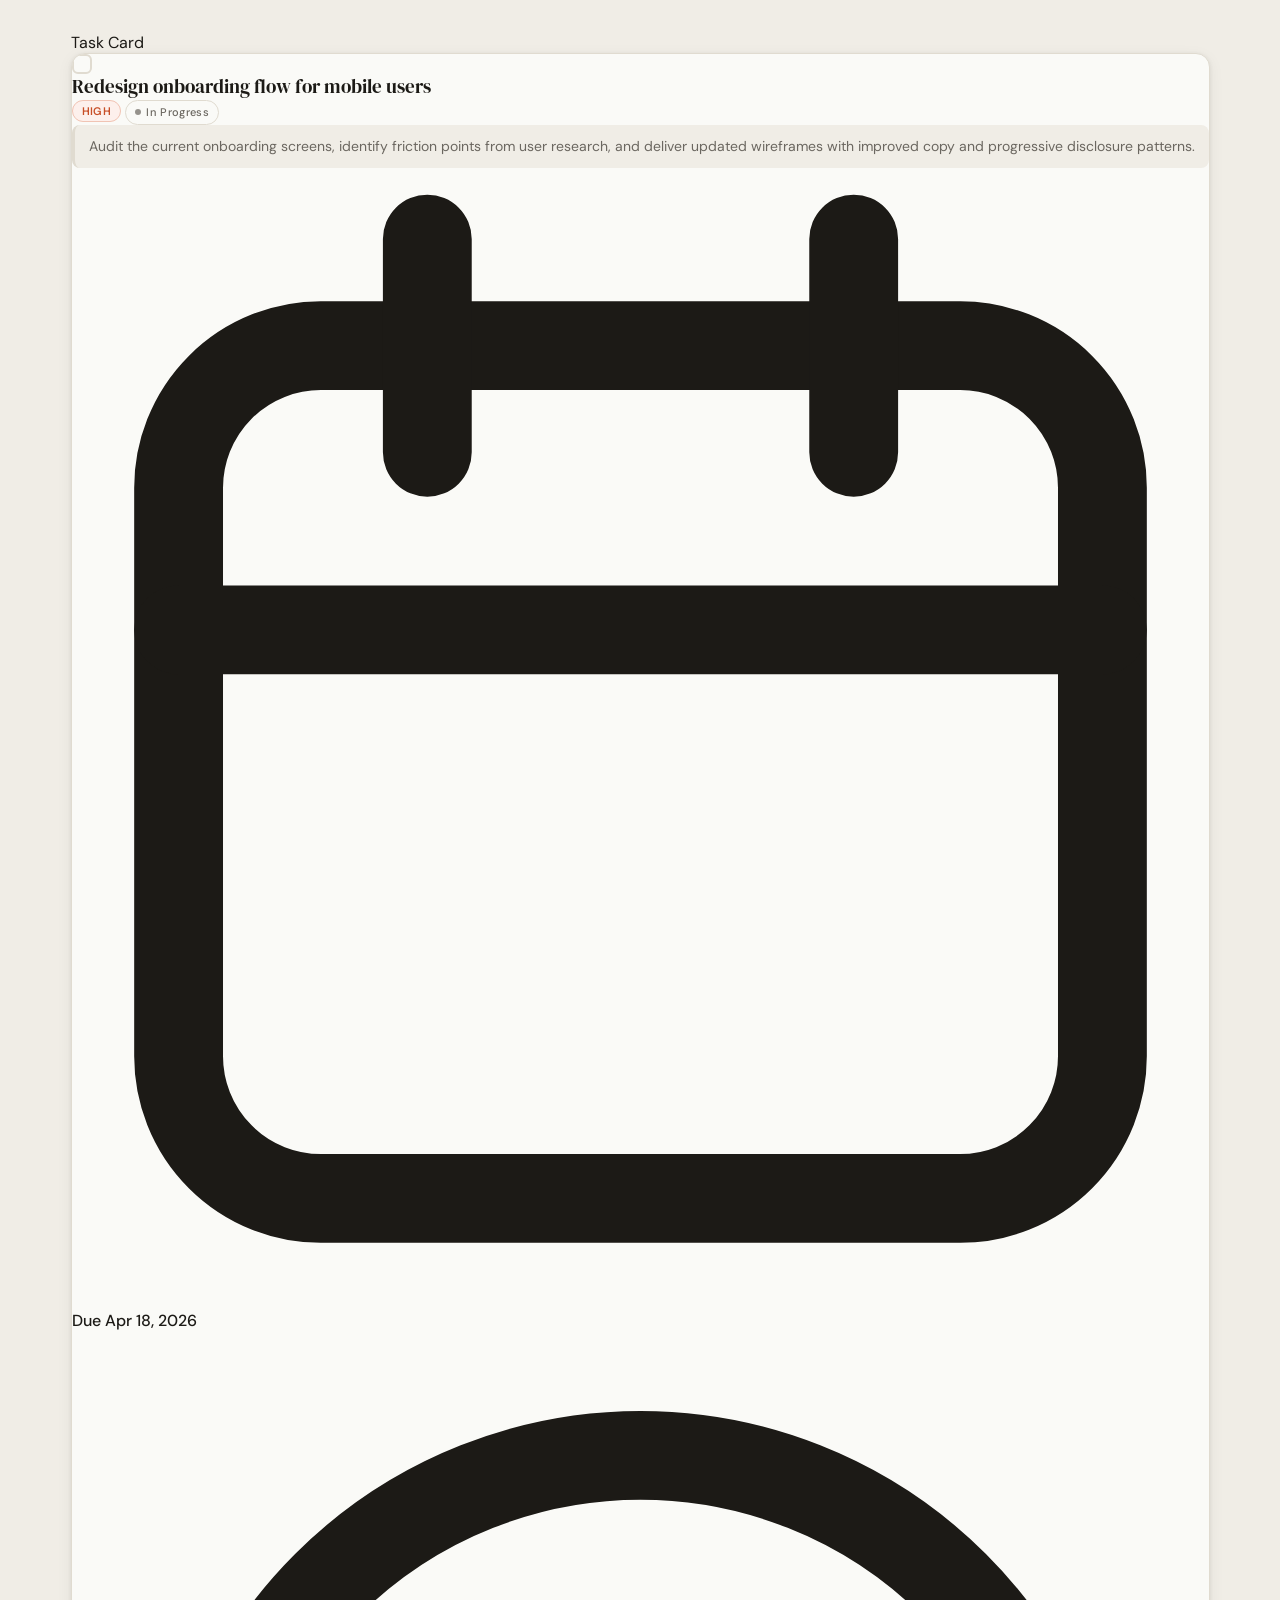
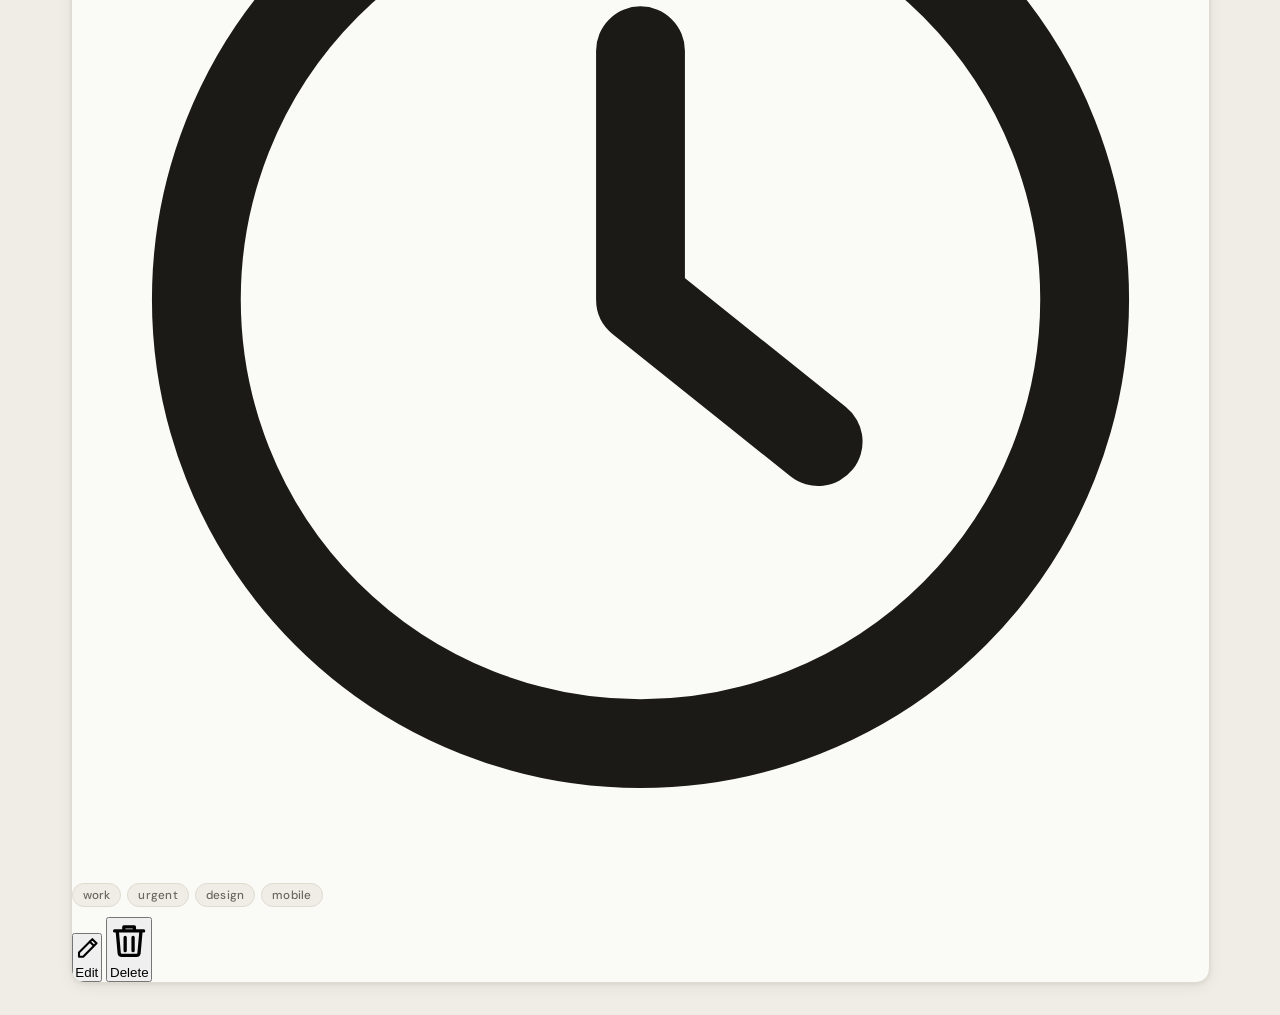
==== commit 17d762f9: "Resolved merge conflicts" ====
--- a/index.html
+++ b/index.html
@@ -3,130 +3,115 @@
 <head>
 <meta charset="UTF-8" />
 <meta name="viewport" content="width=device-width, initial-scale=1.0" />
-<title>Todo Card — Stage 1a</title>
+<title>Todo Card Stage 0</title>
 <link rel="preconnect" href="https://fonts.googleapis.com" />
 <link rel="preconnect" href="https://fonts.gstatic.com" crossorigin />
-<link href="https://fonts.googleapis.com/css2?family=DM+Serif+Display:ital@0;1&family=DM+Sans:opsz,wght@9..40,300;9..40,400;9..40,500;9..40,600&display=swap" rel="stylesheet" />
-<link rel="stylesheet" href="style.css" />
+<link href="https://fonts.googleapis.com/css2?family=DM+Serif+Display:ital@0;1&family=DM+Sans:wght@300;400;500;600&display=swap" rel="stylesheet" />
+<link rel="stylesheet" href="style.css">
 </head>
 <body>
-<div class="page">
-  <p class="eyebrow">Task — Stage 1a</p>
 
-  <article data-testid="test-todo-card" id="todo-card" class="priority-high">
+<div class="page-wrapper">
+  <p class="page-label">Task Card</p>
 
-    <div data-testid="test-todo-priority-indicator" aria-hidden="true"></div>
+  <article data-testid="test-todo-card" id="todo-card">
 
-    <!-- VIEW MODE -->
-    <div class="card-inner" id="view-mode">
-
-      <div class="card-head">
-        <div class="cb-wrap">
-          <label for="todo-cb" style="position:absolute;width:1px;height:1px;overflow:hidden;clip:rect(0,0,0,0)">Mark complete</label>
-          <input type="checkbox" id="todo-cb" data-testid="test-todo-complete-toggle" aria-label="Mark task as complete" />
-        </div>
-
-        <div class="title-stack">
-          <h2 data-testid="test-todo-title" id="todo-title">Redesign onboarding flow for mobile users</h2>
-          <div class="badges">
-            <span data-testid="test-todo-priority" id="priority-badge" class="badge priority-high" aria-label="Priority: High">High</span>
-            <span data-testid="test-todo-status"   id="status-badge"   class="s-in-progress" aria-label="Status: In Progress">In Progress</span>
-            <span data-testid="test-todo-overdue-indicator" id="overdue-badge" aria-live="assertive">Overdue</span>
-          </div>
-        </div>
+    <div class="card-header">
+      <div class="checkbox-wrapper">
+        <label for="todo-toggle" class="sr-only" style="position:absolute;width:1px;height:1px;overflow:hidden;clip:rect(0,0,0,0);">Mark task as complete</label>
+        <input
+          type="checkbox"
+          id="todo-toggle"
+          data-testid="test-todo-complete-toggle"
+          aria-label="Mark task as complete"
+          onchange="handleToggle(this)"
+        />
       </div>
 
-      <!-- Description (short shown inline; long in collapsible) -->
-      <div class="desc-wrap" id="desc-wrap">
-        <!-- filled by JS -->
-      </div>
-
-      <!-- Meta row -->
-      <div class="meta-row">
-        <div class="meta-item">
-          <svg class="meta-icon" viewBox="0 0 16 16" fill="none" aria-hidden="true">
-            <rect x="1.5" y="2.5" width="13" height="12" rx="2" stroke="currentColor" stroke-width="1.25"/>
-            <path d="M5 1v3M11 1v3M1.5 6.5h13" stroke="currentColor" stroke-width="1.25" stroke-linecap="round"/>
-          </svg>
-          <time data-testid="test-todo-due-date" id="due-date-el" datetime="">—</time>
+      <div class="title-group">
+        <h2 data-testid="test-todo-title" id="todo-title">Redesign onboarding flow for mobile users</h2>
+        <div class="badges-row">
+          <span
+            class="badge priority-high"
+            data-testid="test-todo-priority"
+            aria-label="Priority: High"
+          >High</span>
+          <span
+            class="badge status-in-progress"
+            data-testid="test-todo-status"
+            id="status-badge"
+            aria-label="Status: In Progress"
+          >In Progress</span>
         </div>
-        <span data-testid="test-todo-time-remaining" id="time-remaining" aria-live="polite" class="tr-later"></span>
-      </div>
-
-      <!-- Status control -->
-      <div class="status-control-wrap">
-        <label class="ctrl-label" for="status-select">Status</label>
-        <select data-testid="test-todo-status-control" id="status-select" aria-label="Change task status">
-          <option value="Pending">Pending</option>
-          <option value="In Progress" selected>In Progress</option>
-          <option value="Done">Done</option>
-        </select>
-      </div>
-
-      <!-- Tags -->
-      <ul data-testid="test-todo-tags" role="list" aria-label="Tags">
-        <li data-testid="test-todo-tag-work">work</li>
-        <li data-testid="test-todo-tag-urgent">urgent</li>
-        <li>design</li>
-        <li>mobile</li>
-      </ul>
-
-      <!-- Footer actions -->
-      <div class="card-foot">
-        <button data-testid="test-todo-edit-button" class="btn" id="edit-btn" aria-label="Edit task" onclick="openEdit()">
-          <svg viewBox="0 0 16 16" fill="none" aria-hidden="true">
-            <path d="M11 2.5l2.5 2.5-8 8H3V10.5l8-8z" stroke="currentColor" stroke-width="1.25" stroke-linejoin="round"/>
-            <path d="M9.5 4l2 2" stroke="currentColor" stroke-width="1.25" stroke-linecap="round"/>
-          </svg>
-          Edit
-        </button>
-        <button data-testid="test-todo-delete-button" class="btn btn-delete" aria-label="Delete task" onclick="deleteTodo()">
-          <svg viewBox="0 0 16 16" fill="none" aria-hidden="true">
-            <path d="M2.5 4.5h11M6 4.5V3h4v1.5M6.5 7v5M9.5 7v5M3.5 4.5l.75 8.5a1 1 0 001 .75h5.5a1 1 0 001-.75l.75-8.5" stroke="currentColor" stroke-width="1.25" stroke-linecap="round" stroke-linejoin="round"/>
-          </svg>
-          Delete
-        </button>
       </div>
     </div>
 
-    <!-- EDIT MODE FORM -->
-    <form data-testid="test-todo-edit-form" id="edit-form" aria-label="Edit task" onsubmit="return false;">
+    <p data-testid="test-todo-description" id="todo-description">
+      Audit the current onboarding screens, identify friction points from user research, and deliver updated wireframes with improved copy and progressive disclosure patterns.
+    </p>
 
-      <div class="form-field">
-        <label for="edit-title">Title</label>
-        <input data-testid="test-todo-edit-title-input" id="edit-title" type="text" autocomplete="off" />
+    <div class="date-row">
+      <div class="date-item">
+        <svg class="date-icon" viewBox="0 0 16 16" fill="none" xmlns="http://www.w3.org/2000/svg" aria-hidden="true">
+          <rect x="1.5" y="2.5" width="13" height="12" rx="2" stroke="currentColor" stroke-width="1.25"/>
+          <path d="M5 1v3M11 1v3M1.5 6.5h13" stroke="currentColor" stroke-width="1.25" stroke-linecap="round"/>
+        </svg>
+        <time data-testid="test-todo-due-date" id="due-date-text" datetime="2026-04-18T18:00:00Z">
+          Due Apr 18, 2026
+        </time>
       </div>
+      <div class="date-item">
+        <svg class="date-icon" viewBox="0 0 16 16" fill="none" xmlns="http://www.w3.org/2000/svg" aria-hidden="true">
+          <circle cx="8" cy="8" r="6.25" stroke="currentColor" stroke-width="1.25"/>
+          <path d="M8 4.5V8l2.5 2" stroke="currentColor" stroke-width="1.25" stroke-linecap="round" stroke-linejoin="round"/>
+        </svg>
+        <span
+          data-testid="test-todo-time-remaining"
+          id="time-remaining"
+          aria-live="polite"
+          aria-label="Time remaining"
+          class="due-later"
+        ></span>
+      </div>
+    </div>
 
-      <div class="form-field">
-        <label for="edit-desc">Description</label>
-        <textarea data-testid="test-todo-edit-description-input" id="edit-desc"></textarea>
-      </div>
+    <ul data-testid="test-todo-tags" role="list" aria-label="Tags">
+      <li data-testid="test-todo-tag-work">work</li>
+      <li data-testid="test-todo-tag-urgent">urgent</li>
+      <li>design</li>
+      <li>mobile</li>
+    </ul>
 
-      <div class="form-row">
-        <div class="form-field">
-          <label for="edit-priority">Priority</label>
-          <select data-testid="test-todo-edit-priority-select" id="edit-priority">
-            <option value="Low">Low</option>
-            <option value="Medium">Medium</option>
-            <option value="High" selected>High</option>
-          </select>
-        </div>
-        <div class="form-field">
-          <label for="edit-due">Due Date</label>
-          <input data-testid="test-todo-edit-due-date-input" id="edit-due" type="datetime-local" />
-        </div>
-      </div>
-
-      <div class="form-actions">
-        <button data-testid="test-todo-cancel-button" type="button" class="btn" onclick="closeEdit(false)" aria-label="Cancel editing">Cancel</button>
-        <button data-testid="test-todo-save-button"   type="button" class="btn btn-save" onclick="closeEdit(true)" aria-label="Save changes">Save</button>
-      </div>
-
-    </form>
+    <div class="card-footer">
+      <button
+        data-testid="test-todo-edit-button"
+        class="action-btn"
+        id="edit-btn"
+        aria-label="Edit task"
+        onclick="handleEdit()"
+      >
+        <svg viewBox="0 0 16 16" fill="none" xmlns="http://www.w3.org/2000/svg" aria-hidden="true">
+          <path d="M11 2.5l2.5 2.5-8 8H3V10.5l8-8z" stroke="currentColor" stroke-width="1.25" stroke-linejoin="round"/>
+          <path d="M9.5 4l2 2" stroke="currentColor" stroke-width="1.25" stroke-linecap="round"/>
+        </svg>
+        Edit
+      </button>
+      <button
+        data-testid="test-todo-delete-button"
+        class="action-btn delete"
+        aria-label="Delete task"
+        onclick="alert('Delete clicked')"
+      >
+        <svg viewBox="0 0 16 16" fill="none" xmlns="http://www.w3.org/2000/svg" aria-hidden="true">
+          <path d="M2.5 4.5h11M6 4.5V3h4v1.5M6.5 7v5M9.5 7v5M3.5 4.5l.75 8.5a1 1 0 001 .75h5.5a1 1 0 001-.75l.75-8.5" stroke="currentColor" stroke-width="1.25" stroke-linecap="round" stroke-linejoin="round"/>
+        </svg>
+        Delete
+      </button>
+    </div>
 
   </article>
 </div>
 
-<script src="script.js"></script>
+<script src="script.js" defer></script>
 </body>
-</html>+</html>
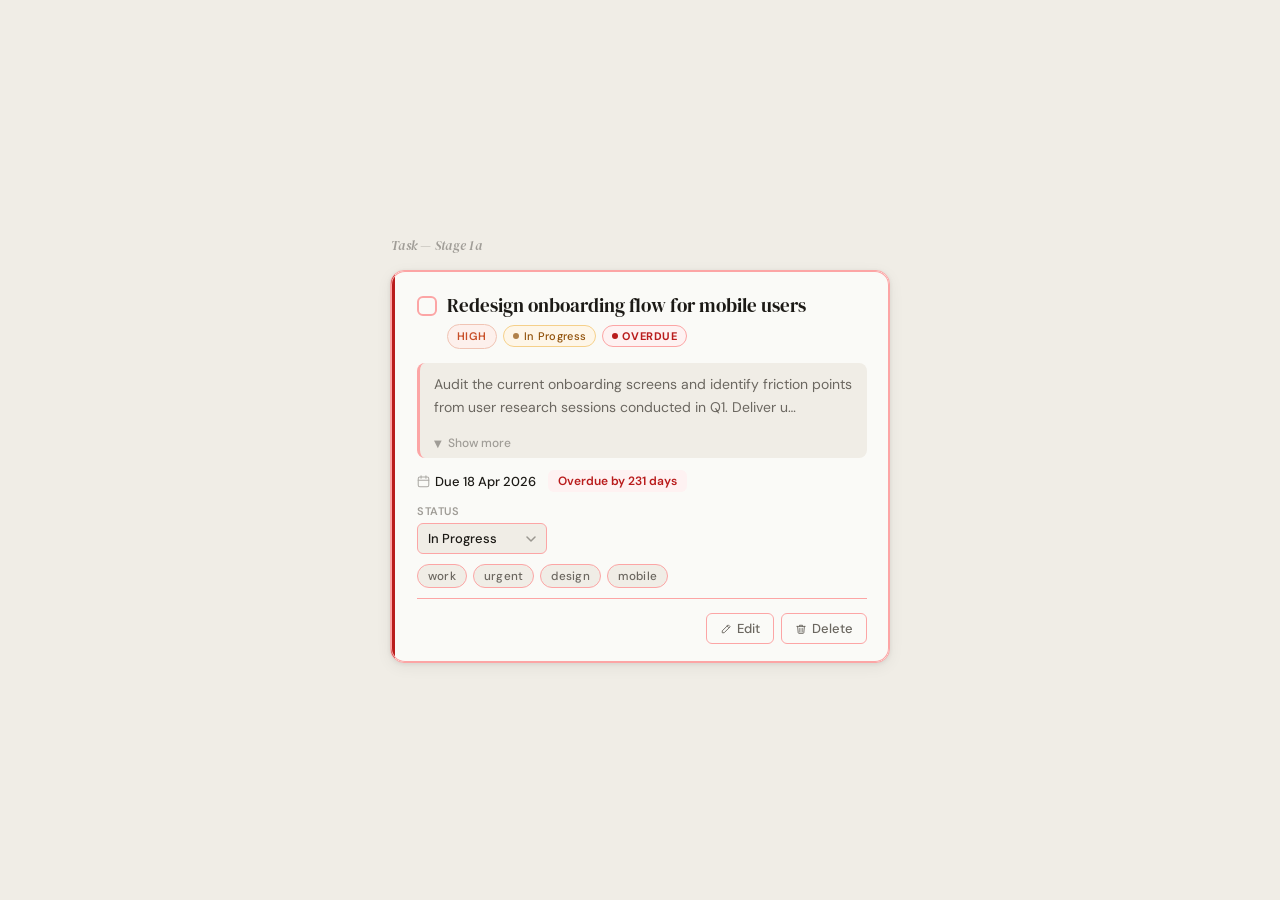
==== commit 676d32d6: "Updated HTML, CSS, and JavaScript files" ====
--- a/index.html
+++ b/index.html
@@ -3,115 +3,130 @@
 <head>
 <meta charset="UTF-8" />
 <meta name="viewport" content="width=device-width, initial-scale=1.0" />
-<title>Todo Card Stage 0</title>
+<title>Todo Card — Stage 1a</title>
 <link rel="preconnect" href="https://fonts.googleapis.com" />
 <link rel="preconnect" href="https://fonts.gstatic.com" crossorigin />
-<link href="https://fonts.googleapis.com/css2?family=DM+Serif+Display:ital@0;1&family=DM+Sans:wght@300;400;500;600&display=swap" rel="stylesheet" />
+<link href="https://fonts.googleapis.com/css2?family=DM+Serif+Display:ital@0;1&family=DM+Sans:opsz,wght@9..40,300;9..40,400;9..40,500;9..40,600&display=swap" rel="stylesheet" />
 <link rel="stylesheet" href="style.css">
 </head>
 <body>
+<div class="page">
+  <p class="eyebrow">Task — Stage 1a</p>
 
-<div class="page-wrapper">
-  <p class="page-label">Task Card</p>
+  <article data-testid="test-todo-card" id="todo-card" class="priority-high">
 
-  <article data-testid="test-todo-card" id="todo-card">
+    <div data-testid="test-todo-priority-indicator" aria-hidden="true"></div>
 
-    <div class="card-header">
-      <div class="checkbox-wrapper">
-        <label for="todo-toggle" class="sr-only" style="position:absolute;width:1px;height:1px;overflow:hidden;clip:rect(0,0,0,0);">Mark task as complete</label>
-        <input
-          type="checkbox"
-          id="todo-toggle"
-          data-testid="test-todo-complete-toggle"
-          aria-label="Mark task as complete"
-          onchange="handleToggle(this)"
-        />
+    <!-- VIEW MODE -->
+    <div class="card-inner" id="view-mode">
+
+      <div class="card-head">
+        <div class="cb-wrap">
+          <label for="todo-cb" style="position:absolute;width:1px;height:1px;overflow:hidden;clip:rect(0,0,0,0)">Mark complete</label>
+          <input type="checkbox" id="todo-cb" data-testid="test-todo-complete-toggle" aria-label="Mark task as complete" />
+        </div>
+
+        <div class="title-stack">
+          <h2 data-testid="test-todo-title" id="todo-title">Redesign onboarding flow for mobile users</h2>
+          <div class="badges">
+            <span data-testid="test-todo-priority" id="priority-badge" class="badge priority-high" aria-label="Priority: High">High</span>
+            <span data-testid="test-todo-status"   id="status-badge"   class="s-in-progress" aria-label="Status: In Progress">In Progress</span>
+            <span data-testid="test-todo-overdue-indicator" id="overdue-badge" aria-live="assertive">Overdue</span>
+          </div>
+        </div>
       </div>
 
-      <div class="title-group">
-        <h2 data-testid="test-todo-title" id="todo-title">Redesign onboarding flow for mobile users</h2>
-        <div class="badges-row">
-          <span
-            class="badge priority-high"
-            data-testid="test-todo-priority"
-            aria-label="Priority: High"
-          >High</span>
-          <span
-            class="badge status-in-progress"
-            data-testid="test-todo-status"
-            id="status-badge"
-            aria-label="Status: In Progress"
-          >In Progress</span>
+      <!-- Description (short shown inline; long in collapsible) -->
+      <div class="desc-wrap" id="desc-wrap">
+        <!-- filled by JS -->
+      </div>
+
+      <!-- Meta row -->
+      <div class="meta-row">
+        <div class="meta-item">
+          <svg class="meta-icon" viewBox="0 0 16 16" fill="none" aria-hidden="true">
+            <rect x="1.5" y="2.5" width="13" height="12" rx="2" stroke="currentColor" stroke-width="1.25"/>
+            <path d="M5 1v3M11 1v3M1.5 6.5h13" stroke="currentColor" stroke-width="1.25" stroke-linecap="round"/>
+          </svg>
+          <time data-testid="test-todo-due-date" id="due-date-el" datetime="">—</time>
         </div>
+        <span data-testid="test-todo-time-remaining" id="time-remaining" aria-live="polite" class="tr-later"></span>
+      </div>
+
+      <!-- Status control -->
+      <div class="status-control-wrap">
+        <label class="ctrl-label" for="status-select">Status</label>
+        <select data-testid="test-todo-status-control" id="status-select" aria-label="Change task status">
+          <option value="Pending">Pending</option>
+          <option value="In Progress" selected>In Progress</option>
+          <option value="Done">Done</option>
+        </select>
+      </div>
+
+      <!-- Tags -->
+      <ul data-testid="test-todo-tags" role="list" aria-label="Tags">
+        <li data-testid="test-todo-tag-work">work</li>
+        <li data-testid="test-todo-tag-urgent">urgent</li>
+        <li>design</li>
+        <li>mobile</li>
+      </ul>
+
+      <!-- Footer actions -->
+      <div class="card-foot">
+        <button data-testid="test-todo-edit-button" class="btn" id="edit-btn" aria-label="Edit task" onclick="openEdit()">
+          <svg viewBox="0 0 16 16" fill="none" aria-hidden="true">
+            <path d="M11 2.5l2.5 2.5-8 8H3V10.5l8-8z" stroke="currentColor" stroke-width="1.25" stroke-linejoin="round"/>
+            <path d="M9.5 4l2 2" stroke="currentColor" stroke-width="1.25" stroke-linecap="round"/>
+          </svg>
+          Edit
+        </button>
+        <button data-testid="test-todo-delete-button" class="btn btn-delete" aria-label="Delete task" onclick="alert('Delete clicked')">
+          <svg viewBox="0 0 16 16" fill="none" aria-hidden="true">
+            <path d="M2.5 4.5h11M6 4.5V3h4v1.5M6.5 7v5M9.5 7v5M3.5 4.5l.75 8.5a1 1 0 001 .75h5.5a1 1 0 001-.75l.75-8.5" stroke="currentColor" stroke-width="1.25" stroke-linecap="round" stroke-linejoin="round"/>
+          </svg>
+          Delete
+        </button>
       </div>
     </div>
 
-    <p data-testid="test-todo-description" id="todo-description">
-      Audit the current onboarding screens, identify friction points from user research, and deliver updated wireframes with improved copy and progressive disclosure patterns.
-    </p>
+    <!-- EDIT MODE FORM -->
+    <form data-testid="test-todo-edit-form" id="edit-form" aria-label="Edit task" onsubmit="return false;">
 
-    <div class="date-row">
-      <div class="date-item">
-        <svg class="date-icon" viewBox="0 0 16 16" fill="none" xmlns="http://www.w3.org/2000/svg" aria-hidden="true">
-          <rect x="1.5" y="2.5" width="13" height="12" rx="2" stroke="currentColor" stroke-width="1.25"/>
-          <path d="M5 1v3M11 1v3M1.5 6.5h13" stroke="currentColor" stroke-width="1.25" stroke-linecap="round"/>
-        </svg>
-        <time data-testid="test-todo-due-date" id="due-date-text" datetime="2026-04-18T18:00:00Z">
-          Due Apr 18, 2026
-        </time>
+      <div class="form-field">
+        <label for="edit-title">Title</label>
+        <input data-testid="test-todo-edit-title-input" id="edit-title" type="text" autocomplete="off" />
       </div>
-      <div class="date-item">
-        <svg class="date-icon" viewBox="0 0 16 16" fill="none" xmlns="http://www.w3.org/2000/svg" aria-hidden="true">
-          <circle cx="8" cy="8" r="6.25" stroke="currentColor" stroke-width="1.25"/>
-          <path d="M8 4.5V8l2.5 2" stroke="currentColor" stroke-width="1.25" stroke-linecap="round" stroke-linejoin="round"/>
-        </svg>
-        <span
-          data-testid="test-todo-time-remaining"
-          id="time-remaining"
-          aria-live="polite"
-          aria-label="Time remaining"
-          class="due-later"
-        ></span>
+
+      <div class="form-field">
+        <label for="edit-desc">Description</label>
+        <textarea data-testid="test-todo-edit-description-input" id="edit-desc"></textarea>
       </div>
-    </div>
 
-    <ul data-testid="test-todo-tags" role="list" aria-label="Tags">
-      <li data-testid="test-todo-tag-work">work</li>
-      <li data-testid="test-todo-tag-urgent">urgent</li>
-      <li>design</li>
-      <li>mobile</li>
-    </ul>
+      <div class="form-row">
+        <div class="form-field">
+          <label for="edit-priority">Priority</label>
+          <select data-testid="test-todo-edit-priority-select" id="edit-priority">
+            <option value="Low">Low</option>
+            <option value="Medium">Medium</option>
+            <option value="High" selected>High</option>
+          </select>
+        </div>
+        <div class="form-field">
+          <label for="edit-due">Due Date</label>
+          <input data-testid="test-todo-edit-due-date-input" id="edit-due" type="datetime-local" />
+        </div>
+      </div>
 
-    <div class="card-footer">
-      <button
-        data-testid="test-todo-edit-button"
-        class="action-btn"
-        id="edit-btn"
-        aria-label="Edit task"
-        onclick="handleEdit()"
-      >
-        <svg viewBox="0 0 16 16" fill="none" xmlns="http://www.w3.org/2000/svg" aria-hidden="true">
-          <path d="M11 2.5l2.5 2.5-8 8H3V10.5l8-8z" stroke="currentColor" stroke-width="1.25" stroke-linejoin="round"/>
-          <path d="M9.5 4l2 2" stroke="currentColor" stroke-width="1.25" stroke-linecap="round"/>
-        </svg>
-        Edit
-      </button>
-      <button
-        data-testid="test-todo-delete-button"
-        class="action-btn delete"
-        aria-label="Delete task"
-        onclick="alert('Delete clicked')"
-      >
-        <svg viewBox="0 0 16 16" fill="none" xmlns="http://www.w3.org/2000/svg" aria-hidden="true">
-          <path d="M2.5 4.5h11M6 4.5V3h4v1.5M6.5 7v5M9.5 7v5M3.5 4.5l.75 8.5a1 1 0 001 .75h5.5a1 1 0 001-.75l.75-8.5" stroke="currentColor" stroke-width="1.25" stroke-linecap="round" stroke-linejoin="round"/>
-        </svg>
-        Delete
-      </button>
-    </div>
+      <div class="form-actions">
+        <button data-testid="test-todo-cancel-button" type="button" class="btn" onclick="closeEdit(false)" aria-label="Cancel editing">Cancel</button>
+        <button data-testid="test-todo-save-button"   type="button" class="btn btn-save" onclick="closeEdit(true)" aria-label="Save changes">Save</button>
+      </div>
+
+    </form>
 
   </article>
 </div>
 
-<script src="script.js" defer></script>
+<script src="script.js"></script>
 </body>
-</html>
+</html>
--- a/style.css
+++ b/style.css
@@ -1,5 +1,5 @@
 *, *::before, *::after { box-sizing: border-box; margin: 0; padding: 0; }
-
+ 
 :root {
   --bg: #f0ede6;
   --card: #fafaf7;
@@ -29,7 +29,7 @@
   --r-xs: 6px;
   --shadow: 0 1px 4px rgba(20,15,5,.07), 0 4px 16px rgba(20,15,5,.06);
 }
-
+ 
 @media (prefers-color-scheme: dark) {
   :root {
     --bg: #181612;
@@ -56,7 +56,7 @@
     --shadow: 0 1px 4px rgba(0,0,0,.3), 0 4px 16px rgba(0,0,0,.25);
   }
 }
-
+ 
 body {
   font-family: var(--sans);
   background: var(--bg);
@@ -67,12 +67,12 @@
   padding: 2rem 1rem;
   color: var(--txt);
 }
-
+ 
 .page {
   width: 100%;
   max-width: 500px;
 }
-
+ 
 .eyebrow {
   font-family: var(--serif);
   font-style: italic;
@@ -82,7 +82,7 @@
   padding-left: 1px;
   letter-spacing: .02em;
 }
-
+ 
 /* ─── CARD ─── */
 article[data-testid="test-todo-card"] {
   background: var(--card);
@@ -93,7 +93,7 @@
   transition: box-shadow .25s;
   position: relative;
 }
-
+ 
 /* Priority indicator — left border */
 [data-testid="test-todo-priority-indicator"] {
   position: absolute;
@@ -102,15 +102,15 @@
   border-radius: var(--r) 0 0 var(--r);
   transition: background .3s;
 }
-
+ 
 .priority-high [data-testid="test-todo-priority-indicator"]  { background: var(--accent); }
 .priority-medium [data-testid="test-todo-priority-indicator"]{ background: var(--amber); }
 .priority-low [data-testid="test-todo-priority-indicator"]   { background: var(--blue); }
 .status-done [data-testid="test-todo-priority-indicator"]    { background: var(--green); }
 .status-overdue [data-testid="test-todo-priority-indicator"] { background: var(--red); }
-
+ 
 .card-inner { padding: 1.375rem 1.375rem 1.125rem 1.625rem; }
-
+ 
 /* ─── HEADER ─── */
 .card-head {
   display: flex;
@@ -118,7 +118,7 @@
   gap: 10px;
   margin-bottom: .875rem;
 }
-
+ 
 /* Checkbox */
 .cb-wrap { flex-shrink: 0; padding-top: 3px; }
 input[type="checkbox"][data-testid="test-todo-complete-toggle"] {
@@ -146,9 +146,9 @@
 input[type="checkbox"][data-testid="test-todo-complete-toggle"]:checked { background: var(--green); border-color: var(--green); }
 input[type="checkbox"][data-testid="test-todo-complete-toggle"]:checked::after { transform: rotate(-45deg) scale(1) translateY(-1px); }
 input[type="checkbox"][data-testid="test-todo-complete-toggle"]:focus-visible { outline: 2px solid var(--accent); outline-offset: 2px; }
-
+ 
 .title-stack { flex: 1; min-width: 0; }
-
+ 
 h2[data-testid="test-todo-title"] {
   font-family: var(--serif);
   font-weight: 400;
@@ -158,12 +158,12 @@
   transition: color .2s, text-decoration .2s;
   word-break: break-word;
 }
-
+ 
 .status-done h2[data-testid="test-todo-title"] {
   text-decoration: line-through;
   color: var(--txt-3);
 }
-
+ 
 /* Badge row */
 .badges {
   display: flex;
@@ -172,7 +172,7 @@
   margin-top: 6px;
   align-items: center;
 }
-
+ 
 .badge {
   font-size: 11px;
   font-weight: 600;
@@ -183,11 +183,11 @@
   line-height: 1.5;
   transition: background .3s, color .3s, border-color .3s;
 }
-
+ 
 [data-testid="test-todo-priority"].priority-high  { background:var(--accent-bg); color:var(--accent); border:1px solid var(--accent-bd); }
 [data-testid="test-todo-priority"].priority-medium{ background:var(--amber-bg);  color:var(--amber);  border:1px solid var(--amber-bd); }
 [data-testid="test-todo-priority"].priority-low   { background:var(--blue-bg);   color:var(--blue);   border:1px solid var(--blue-bd); }
-
+ 
 [data-testid="test-todo-status"] {
   font-size: 11px;
   font-weight: 500;
@@ -211,7 +211,7 @@
 [data-testid="test-todo-status"].s-done       { color:var(--green); border-color:var(--green-bd); background:var(--green-bg); }
 [data-testid="test-todo-status"].s-in-progress{ color:var(--amber); border-color:var(--amber-bd); background:var(--amber-bg); }
 [data-testid="test-todo-status"].s-pending    { color:var(--blue);  border-color:var(--blue-bd);  background:var(--blue-bg); }
-
+ 
 /* Overdue indicator */
 [data-testid="test-todo-overdue-indicator"] {
   font-size: 11px;
@@ -229,17 +229,17 @@
 [data-testid="test-todo-overdue-indicator"].visible { display: inline-flex; align-items: center; gap: 4px; }
 [data-testid="test-todo-overdue-indicator"]::before { content:''; width:6px; height:6px; border-radius:50%; background:currentColor; flex-shrink:0; }
 @keyframes pulse { 0%,100%{opacity:1} 50%{opacity:.65} }
-
+ 
 /* ─── DESCRIPTION + EXPAND ─── */
 .desc-wrap { margin: .75rem 0; }
-
+ 
 [data-testid="test-todo-collapsible-section"] {
   overflow: hidden;
   transition: max-height .35s cubic-bezier(.4,0,.2,1);
   max-height: 0;
 }
 [data-testid="test-todo-collapsible-section"].expanded { max-height: 600px; }
-
+ 
 /* description shown outside collapse (short) or inside (long) */
 [data-testid="test-todo-description"] {
   font-size: .875rem;
@@ -254,7 +254,7 @@
 }
 .status-done    [data-testid="test-todo-description"] { border-left-color: var(--green); }
 .status-overdue [data-testid="test-todo-description"] { border-left-color: var(--red); color: var(--txt-3); }
-
+ 
 .desc-preview {
   font-size: .875rem;
   color: var(--txt-2);
@@ -267,7 +267,7 @@
   white-space: pre-line;
   transition: border-color .3s;
 }
-
+ 
 button[data-testid="test-todo-expand-toggle"] {
   display: flex; align-items: center; gap: 6px;
   font-family: var(--sans);
@@ -288,7 +288,7 @@
 button[data-testid="test-todo-expand-toggle"]:focus-visible { outline: 2px solid var(--accent); outline-offset: 2px; }
 .expand-icon { transition: transform .3s; display: inline-block; font-size: 10px; }
 button[data-testid="test-todo-expand-toggle"][aria-expanded="true"] .expand-icon { transform: rotate(180deg); }
-
+ 
 /* ─── DATE / TIME ROW ─── */
 .meta-row {
   display: flex; flex-wrap: wrap; gap: 12px;
@@ -296,15 +296,15 @@
   margin: .75rem 0;
   font-size: .8125rem;
 }
-
+ 
 .meta-item {
   display: flex; align-items: center; gap: 5px;
   color: var(--txt-2);
 }
 .meta-icon { width: 13px; height: 13px; opacity: .55; flex-shrink: 0; }
-
+ 
 time[data-testid="test-todo-due-date"] { font-weight: 500; color: var(--txt); }
-
+ 
 [data-testid="test-todo-time-remaining"] {
   font-size: .75rem;
   font-weight: 600;
@@ -316,7 +316,7 @@
 [data-testid="test-todo-time-remaining"].tr-soon    { background:var(--amber-bg); color:var(--amber); }
 [data-testid="test-todo-time-remaining"].tr-overdue { background:var(--red-bg);   color:var(--red);   }
 [data-testid="test-todo-time-remaining"].tr-done    { background:var(--green-bg); color:var(--green); }
-
+ 
 /* ─── STATUS CONTROL ─── */
 .status-control-wrap {
   margin: .625rem 0;
@@ -330,7 +330,7 @@
   color: var(--txt-3);
   margin-bottom: 5px;
 }
-
+ 
 select[data-testid="test-todo-status-control"] {
   font-family: var(--sans);
   font-size: .8125rem;
@@ -351,7 +351,7 @@
 }
 select[data-testid="test-todo-status-control"]:hover  { border-color: var(--accent); }
 select[data-testid="test-todo-status-control"]:focus-visible { outline: 2px solid var(--accent); outline-offset: 2px; }
-
+ 
 /* ─── TAGS ─── */
 ul[data-testid="test-todo-tags"] {
   list-style: none;
@@ -371,14 +371,14 @@
   transition: border-color .15s, color .15s;
 }
 ul[data-testid="test-todo-tags"] li:hover { border-color: var(--accent); color: var(--accent); }
-
+ 
 /* ─── FOOTER / ACTIONS ─── */
 .card-foot {
   display: flex; justify-content: flex-end; gap: 7px;
   padding-top: .875rem;
   border-top: 1px solid var(--card-border);
 }
-
+ 
 .btn {
   display: inline-flex; align-items: center; gap: 5px;
   font-family: var(--sans);
@@ -397,7 +397,7 @@
 .btn:focus-visible    { outline: 2px solid var(--accent); outline-offset: 2px; }
 .btn:active           { transform: scale(.97); }
 .btn.btn-delete:hover { border-color: var(--red); color: var(--red); background: var(--red-bg); }
-
+ 
 /* ─── EDIT FORM ─── */
 [data-testid="test-todo-edit-form"] {
   display: none;
@@ -406,7 +406,7 @@
   padding: 1.375rem 1.375rem 1.125rem 1.625rem;
 }
 [data-testid="test-todo-edit-form"].active { display: flex; }
-
+ 
 .form-field { display: flex; flex-direction: column; gap: 5px; }
 .form-field label {
   font-size: 11px;
@@ -433,19 +433,19 @@
 .form-field textarea:focus,
 .form-field select:focus { outline: 2px solid var(--accent); outline-offset: 0; border-color: transparent; }
 .form-field textarea { min-height: 90px; }
-
+ 
 .form-row {
   display: grid;
   grid-template-columns: 1fr 1fr;
   gap: .875rem;
 }
-
+ 
 .form-actions {
   display: flex; justify-content: flex-end; gap: 7px;
   padding-top: .5rem;
   border-top: 1px solid var(--card-border);
 }
-
+ 
 .btn-save {
   background: var(--accent);
   border-color: var(--accent);
@@ -453,7 +453,7 @@
   font-weight: 600;
 }
 .btn-save:hover { background: color-mix(in srgb, var(--accent) 85%, black); border-color: color-mix(in srgb, var(--accent) 85%, black); color: #fff; }
-
+ 
 /* ─── OVERDUE VISUAL ─── */
 .status-overdue { --card-border: var(--red-bd); }
 .status-overdue::after {
@@ -464,7 +464,7 @@
   box-shadow: inset 0 0 0 1px var(--red-bd);
   pointer-events: none;
 }
-
+ 
 /* ─── RESPONSIVE ─── */
 @media (max-width: 480px) {
   body { padding: 1rem .75rem; align-items: flex-start; }
